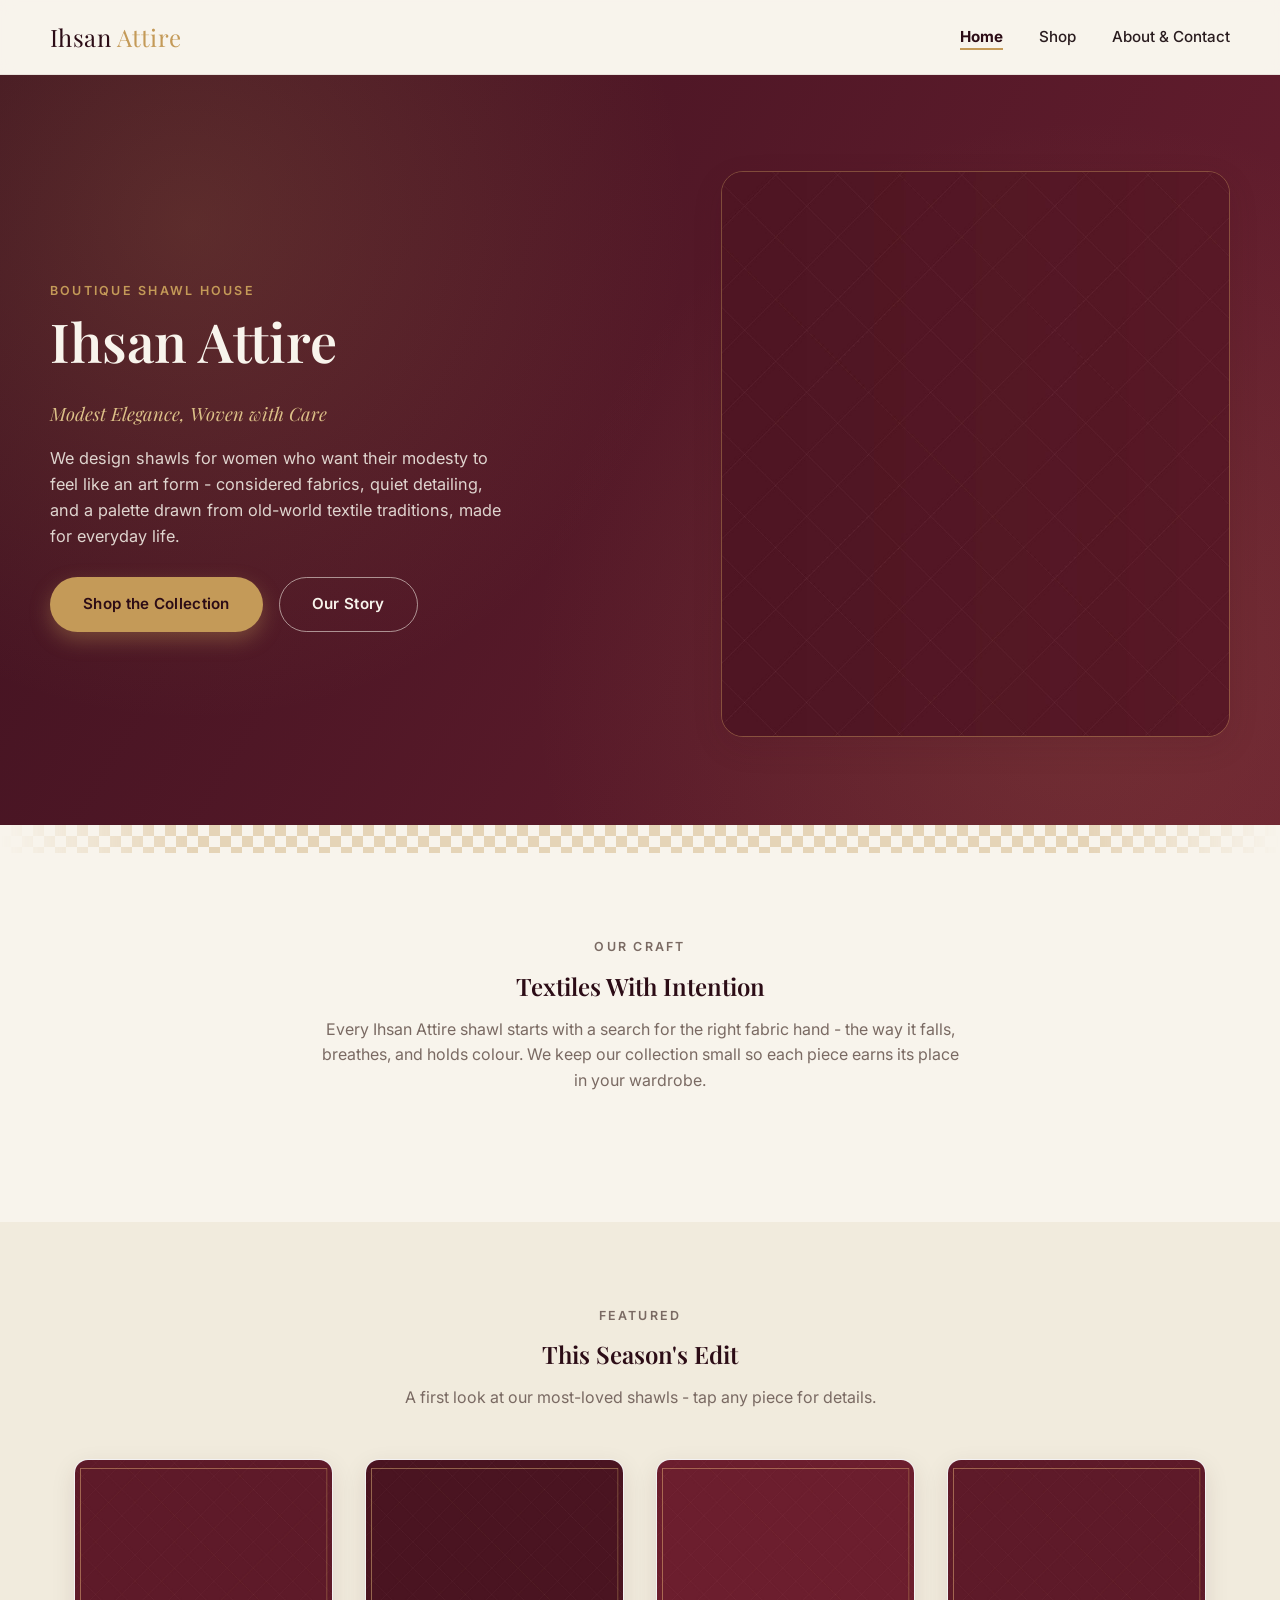
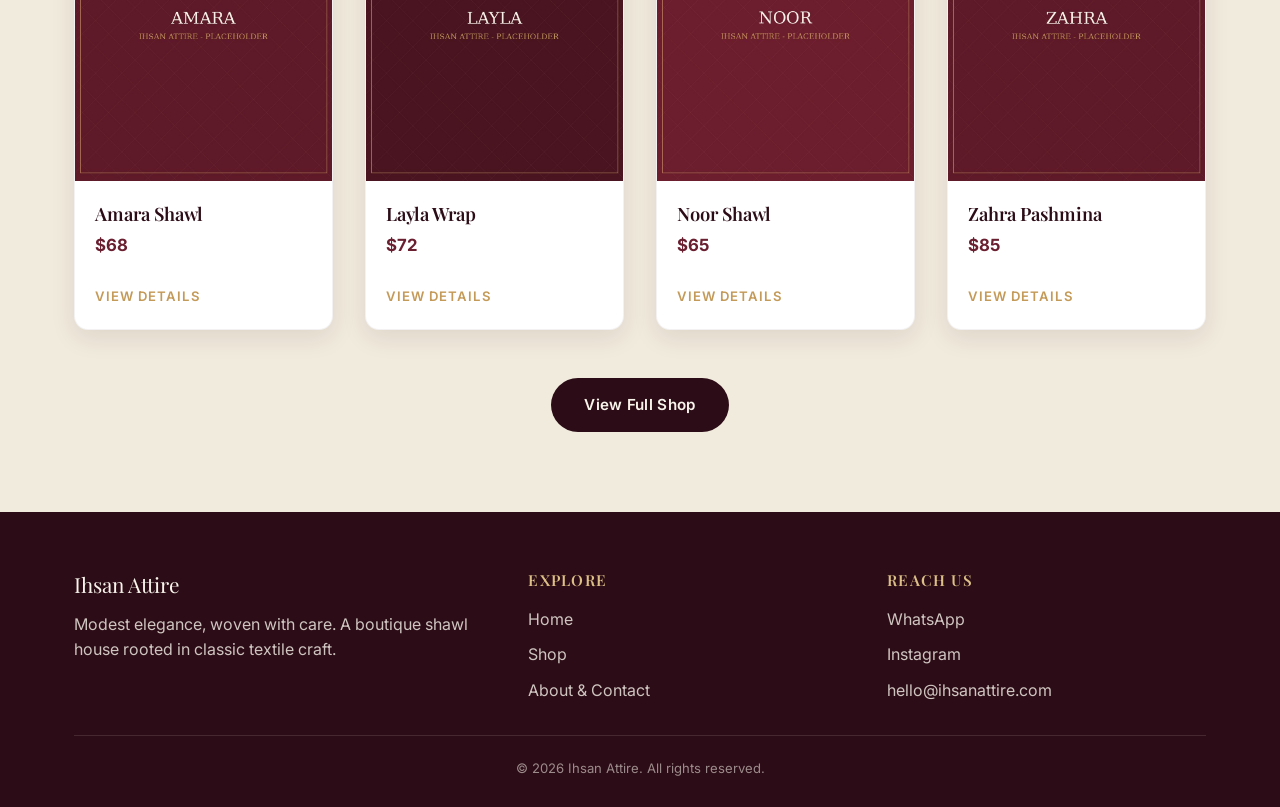
==== index.html @ e9f22e5d "Add Ihsan Attire boutique shawl website Plain HTML/CSS/JS, no build step. Home/Shop/About pages with" ====
<!DOCTYPE html>
<html lang="en">
<head>
  <meta charset="UTF-8" />
  <meta name="viewport" content="width=device-width, initial-scale=1.0" />
  <title>Ihsan Attire - Modest Elegance, Woven with Care</title>
  <meta name="description" content="Ihsan Attire is a boutique shawl brand blending timeless craftsmanship with modern modest style." />

  <link rel="preconnect" href="https://fonts.googleapis.com" />
  <link rel="preconnect" href="https://fonts.gstatic.com" crossorigin />
  <link href="https://fonts.googleapis.com/css2?family=Playfair+Display:wght@500;600;700&family=Inter:wght@400;500;600;700&display=swap" rel="stylesheet" />

  <link rel="stylesheet" href="css/style.css" />
</head>
<body>

  <header class="site-header">
    <nav class="nav container">
      <a href="index.html" class="brand">Ihsan <span>Attire</span></a>
      <ul class="nav-links">
        <li><a href="index.html" class="active">Home</a></li>
        <li><a href="shop.html">Shop</a></li>
        <li><a href="about.html">About &amp; Contact</a></li>
      </ul>
      <button class="nav-toggle" aria-label="Toggle menu" aria-expanded="false">
        <span></span><span></span><span></span>
      </button>
    </nav>
  </header>

  <main>
    <!-- Hero -->
    <section class="hero">
      <div class="container hero-inner">
        <div class="hero-copy">
          <p class="eyebrow">Boutique Shawl House</p>
          <h1>Ihsan Attire</h1>
          <p class="tagline">Modest Elegance, Woven with Care</p>
          <p class="intro">
            We design shawls for women who want their modesty to feel like an art form -
            considered fabrics, quiet detailing, and a palette drawn from old-world textile
            traditions, made for everyday life.
          </p>
          <div class="hero-cta">
            <a href="shop.html" class="btn btn-primary">Shop the Collection</a>
            <a href="about.html" class="btn btn-outline">Our Story</a>
          </div>
        </div>
        <div class="hero-image">
          <img src="images/hero-banner.jpg" alt="Ihsan Attire shawl collection" />
        </div>
      </div>
    </section>

    <div class="pattern-divider"></div>

    <!-- Intro -->
    <section class="section">
      <div class="container">
        <div class="section-header">
          <p class="eyebrow">Our Craft</p>
          <h2>Textiles With Intention</h2>
          <p>
            Every Ihsan Attire shawl starts with a search for the right fabric hand - the way it
            falls, breathes, and holds colour. We keep our collection small so each piece earns
            its place in your wardrobe.
          </p>
        </div>
      </div>
    </section>

    <!-- Featured shawls -->
    <section class="section section-alt">
      <div class="container">
        <div class="section-header">
          <p class="eyebrow">Featured</p>
          <h2>This Season's Edit</h2>
          <p>A first look at our most-loved shawls - tap any piece for details.</p>
        </div>
        <div class="product-grid" data-featured-grid></div>
        <div class="text-center mt-lg">
          <a href="shop.html" class="btn btn-dark">View Full Shop</a>
        </div>
      </div>
    </section>
  </main>

  <footer class="site-footer">
    <div class="container">
      <div class="footer-inner">
        <div>
          <p class="footer-brand">Ihsan Attire</p>
          <p>Modest elegance, woven with care. A boutique shawl house rooted in classic textile craft.</p>
        </div>
        <div>
          <h4>Explore</h4>
          <ul>
            <li><a href="index.html">Home</a></li>
            <li><a href="shop.html">Shop</a></li>
            <li><a href="about.html">About &amp; Contact</a></li>
          </ul>
        </div>
        <div>
          <h4>Reach Us</h4>
          <ul>
            <li><a href="https://wa.me/10000000000" target="_blank" rel="noopener">WhatsApp</a></li>
            <li><a href="https://instagram.com/ihsan.attire" target="_blank" rel="noopener">Instagram</a></li>
            <li><a href="mailto:hello@ihsanattire.com">hello@ihsanattire.com</a></li>
          </ul>
        </div>
      </div>
      <div class="footer-bottom">
        &copy; <span data-current-year></span> Ihsan Attire. All rights reserved.
      </div>
    </div>
  </footer>

  <!-- Product detail modal (shared markup, filled in by JS) -->
  <div class="modal-overlay" data-modal-overlay>
    <div class="modal" role="dialog" aria-modal="true" tabindex="-1">
      <button class="modal-close" type="button" data-modal-close aria-label="Close">&times;</button>
      <div class="modal-image">
        <img data-modal-image src="" alt="" />
      </div>
      <div class="modal-body">
        <h2 data-modal-name></h2>
        <p class="modal-price" data-modal-price></p>
        <p class="modal-description" data-modal-description></p>
        <div class="modal-actions">
          <a class="btn btn-primary btn-block" data-modal-buy href="#" target="_blank" rel="noopener">Buy Now via WhatsApp</a>
          <p class="modal-note">You'll be taken to WhatsApp to complete your order with us directly.</p>
        </div>
      </div>
    </div>
  </div>

  <script src="js/products.js"></script>
  <script src="js/home.js"></script>
  <script src="js/modal.js"></script>
  <script src="js/main.js"></script>
</body>
</html>
---- css/style.css ----
/* =========================================================
   Ihsan Attire - global styles
   Palette: deep plum / burgundy + warm gold + ivory
   Headings: Playfair Display (serif) | Body: Inter (sans)
   ========================================================= */

:root {
  --color-plum: #3f1220;
  --color-plum-deep: #2c0c16;
  --color-burgundy: #6a1f30;
  --color-gold: #c49a58;
  --color-gold-light: #dcc088;
  --color-ivory: #f8f4ec;
  --color-ivory-soft: #f1ebdd;
  --color-ink: #2a1c1f;
  --color-muted: #7a6a63;

  --font-heading: "Playfair Display", Georgia, serif;
  --font-body: "Inter", "Lato", -apple-system, BlinkMacSystemFont, sans-serif;

  --shadow-soft: 0 10px 30px rgba(63, 18, 32, 0.12);
  --shadow-card: 0 8px 24px rgba(63, 18, 32, 0.1);
  --radius-md: 14px;
  --radius-lg: 22px;

  --container-width: 1180px;
}

* {
  box-sizing: border-box;
}

html {
  scroll-behavior: smooth;
}

body {
  margin: 0;
  font-family: var(--font-body);
  color: var(--color-ink);
  background: var(--color-ivory);
  line-height: 1.6;
  -webkit-font-smoothing: antialiased;
}

img {
  max-width: 100%;
  display: block;
}

a {
  color: inherit;
  text-decoration: none;
}

h1, h2, h3, h4 {
  font-family: var(--font-heading);
  font-weight: 600;
  color: var(--color-plum-deep);
  margin: 0 0 0.5em;
}

p {
  margin: 0 0 1em;
}

.container {
  width: 100%;
  max-width: var(--container-width);
  margin: 0 auto;
  padding: 0 24px;
}

.eyebrow {
  display: inline-block;
  font-family: var(--font-body);
  font-size: 0.78rem;
  letter-spacing: 0.18em;
  text-transform: uppercase;
  color: var(--color-gold);
  font-weight: 600;
  margin-bottom: 0.75em;
}

/* -----------------------------------------------------------
   Subtle geometric divider (understated Islamic-inspired motif)
   ----------------------------------------------------------- */
.pattern-divider {
  width: 100%;
  height: 28px;
  margin: 0 auto;
  background-image:
    linear-gradient(45deg, var(--color-gold) 25%, transparent 25%, transparent 75%, var(--color-gold) 75%),
    linear-gradient(45deg, var(--color-gold) 25%, transparent 25%, transparent 75%, var(--color-gold) 75%);
  background-size: 22px 22px;
  background-position: 0 0, 11px 11px;
  opacity: 0.35;
  -webkit-mask-image: linear-gradient(to right, transparent, black 15%, black 85%, transparent);
  mask-image: linear-gradient(to right, transparent, black 15%, black 85%, transparent);
}

.pattern-divider--tight {
  height: 14px;
  background-size: 14px 14px;
  background-position: 0 0, 7px 7px;
}

/* -----------------------------------------------------------
   Buttons
   ----------------------------------------------------------- */
.btn {
  display: inline-flex;
  align-items: center;
  justify-content: center;
  gap: 8px;
  padding: 14px 32px;
  border-radius: 999px;
  font-family: var(--font-body);
  font-weight: 600;
  font-size: 0.95rem;
  letter-spacing: 0.02em;
  border: 1px solid transparent;
  cursor: pointer;
  transition: transform 0.2s ease, box-shadow 0.2s ease, background 0.2s ease, color 0.2s ease;
}

.btn:hover {
  transform: translateY(-2px);
}

.btn-primary {
  background: var(--color-gold);
  color: var(--color-plum-deep);
  box-shadow: 0 8px 20px rgba(196, 154, 88, 0.35);
}

.btn-primary:hover {
  background: var(--color-gold-light);
}

.btn-outline {
  background: transparent;
  color: var(--color-ivory);
  border-color: rgba(248, 244, 236, 0.55);
}

.btn-outline:hover {
  background: rgba(248, 244, 236, 0.12);
}

.btn-dark {
  background: var(--color-plum-deep);
  color: var(--color-ivory);
}

.btn-dark:hover {
  background: var(--color-burgundy);
}

.btn-block {
  width: 100%;
}

/* -----------------------------------------------------------
   Header / Nav
   ----------------------------------------------------------- */
.site-header {
  position: sticky;
  top: 0;
  z-index: 100;
  background: rgba(248, 244, 236, 0.92);
  backdrop-filter: blur(8px);
  border-bottom: 1px solid rgba(63, 18, 32, 0.08);
}

.nav {
  display: flex;
  align-items: center;
  justify-content: space-between;
  padding: 18px 0;
}

.brand {
  font-family: var(--font-heading);
  font-size: 1.5rem;
  color: var(--color-plum-deep);
  letter-spacing: 0.02em;
}

.brand span {
  color: var(--color-gold);
}

.nav-links {
  display: flex;
  gap: 36px;
  list-style: none;
  margin: 0;
  padding: 0;
}

.nav-links a {
  font-size: 0.95rem;
  font-weight: 500;
  color: var(--color-ink);
  position: relative;
  padding-bottom: 4px;
}

.nav-links a::after {
  content: "";
  position: absolute;
  left: 0;
  right: 100%;
  bottom: 0;
  height: 2px;
  background: var(--color-gold);
  transition: right 0.25s ease;
}

.nav-links a:hover::after,
.nav-links a.active::after {
  right: 0;
}

.nav-links a.active {
  color: var(--color-plum-deep);
  font-weight: 700;
}

.nav-toggle {
  display: none;
  flex-direction: column;
  gap: 5px;
  background: none;
  border: none;
  cursor: pointer;
  padding: 6px;
}

.nav-toggle span {
  width: 24px;
  height: 2px;
  background: var(--color-plum-deep);
}

/* -----------------------------------------------------------
   Hero
   ----------------------------------------------------------- */
.hero {
  position: relative;
  color: var(--color-ivory);
  background: linear-gradient(120deg, var(--color-plum) 0%, var(--color-burgundy) 100%);
  overflow: hidden;
}

.hero::before {
  content: "";
  position: absolute;
  inset: 0;
  background-image:
    radial-gradient(circle at 15% 20%, rgba(196, 154, 88, 0.18), transparent 40%),
    radial-gradient(circle at 85% 80%, rgba(196, 154, 88, 0.14), transparent 45%);
  pointer-events: none;
}

.hero-inner {
  position: relative;
  display: grid;
  grid-template-columns: 1.1fr 0.9fr;
  align-items: center;
  gap: 48px;
  padding: 96px 0 88px;
}

.hero h1 {
  font-size: clamp(2.4rem, 4.2vw, 3.6rem);
  color: var(--color-ivory);
  line-height: 1.15;
}

.hero .tagline {
  font-size: 1.15rem;
  color: var(--color-gold-light);
  font-family: var(--font-heading);
  font-style: italic;
  margin-bottom: 0.9em;
}

.hero p.intro {
  max-width: 46ch;
  color: rgba(248, 244, 236, 0.85);
  font-size: 1.02rem;
}

.hero-cta {
  display: flex;
  gap: 16px;
  margin-top: 28px;
  flex-wrap: wrap;
}

.hero-image {
  position: relative;
  border-radius: var(--radius-lg);
  overflow: hidden;
  box-shadow: var(--shadow-soft);
  border: 1px solid rgba(196, 154, 88, 0.4);
}

.hero-image img {
  width: 100%;
  height: 100%;
  object-fit: cover;
  aspect-ratio: 9 / 10;
}

/* -----------------------------------------------------------
   Section shell
   ----------------------------------------------------------- */
.section {
  padding: 80px 0;
}

.section-alt {
  background: var(--color-ivory-soft);
}

.section-header {
  text-align: center;
  max-width: 640px;
  margin: 0 auto 48px;
}

.section-header p {
  color: var(--color-muted);
}

/* -----------------------------------------------------------
   Product grid + cards
   ----------------------------------------------------------- */
.product-grid {
  display: grid;
  grid-template-columns: repeat(auto-fill, minmax(250px, 1fr));
  gap: 32px;
}

.product-card {
  background: #fff;
  border-radius: var(--radius-md);
  overflow: hidden;
  box-shadow: var(--shadow-card);
  cursor: pointer;
  border: 1px solid rgba(63, 18, 32, 0.06);
  transition: transform 0.25s ease, box-shadow 0.25s ease;
  text-align: left;
  padding: 0;
  font: inherit;
  color: inherit;
  display: flex;
  flex-direction: column;
}

.product-card:hover {
  transform: translateY(-6px);
  box-shadow: 0 18px 36px rgba(63, 18, 32, 0.18);
}

.product-card:focus-visible {
  outline: 3px solid var(--color-gold);
  outline-offset: 2px;
}

.product-card-media {
  position: relative;
  aspect-ratio: 4 / 5;
  overflow: hidden;
  background: var(--color-ivory-soft);
}

.product-card-media img {
  width: 100%;
  height: 100%;
  object-fit: cover;
  transition: transform 0.4s ease;
}

.product-card:hover .product-card-media img {
  transform: scale(1.05);
}

.product-card-body {
  padding: 18px 20px 22px;
  flex: 1;
  display: flex;
  flex-direction: column;
}

.product-card-body h3 {
  font-size: 1.15rem;
  margin-bottom: 0.2em;
}

.product-price {
  color: var(--color-burgundy);
  font-weight: 700;
  font-size: 1.05rem;
  margin-top: auto;
}

.product-card-cta {
  margin-top: 10px;
  font-size: 0.82rem;
  letter-spacing: 0.08em;
  text-transform: uppercase;
  color: var(--color-gold);
  font-weight: 600;
}

/* -----------------------------------------------------------
   Product modal
   ----------------------------------------------------------- */
.modal-overlay {
  position: fixed;
  inset: 0;
  background: rgba(44, 12, 22, 0.6);
  display: none;
  align-items: center;
  justify-content: center;
  padding: 20px;
  z-index: 200;
}

.modal-overlay.is-open {
  display: flex;
}

.modal {
  background: var(--color-ivory);
  border-radius: var(--radius-lg);
  max-width: 860px;
  width: 100%;
  max-height: 90vh;
  overflow-y: auto;
  display: grid;
  grid-template-columns: 1fr 1fr;
  position: relative;
  box-shadow: 0 30px 60px rgba(0, 0, 0, 0.35);
}

.modal-close {
  position: absolute;
  top: 14px;
  right: 14px;
  width: 38px;
  height: 38px;
  border-radius: 50%;
  border: none;
  background: rgba(255, 255, 255, 0.85);
  color: var(--color-plum-deep);
  font-size: 1.2rem;
  cursor: pointer;
  display: flex;
  align-items: center;
  justify-content: center;
  z-index: 2;
}

.modal-image {
  background: var(--color-ivory-soft);
  min-height: 260px;
}

.modal-image img {
  width: 100%;
  height: 100%;
  object-fit: cover;
}

.modal-body {
  padding: 40px 36px;
  display: flex;
  flex-direction: column;
}

.modal-body h2 {
  font-size: 1.8rem;
  margin-bottom: 0.2em;
}

.modal-price {
  color: var(--color-burgundy);
  font-weight: 700;
  font-size: 1.2rem;
  margin-bottom: 18px;
}

.modal-description {
  color: var(--color-ink);
  margin-bottom: 28px;
}

.modal-actions {
  margin-top: auto;
}

.modal-note {
  font-size: 0.82rem;
  color: var(--color-muted);
  margin-top: 12px;
}

/* -----------------------------------------------------------
   Cards - intro / about / contact
   ----------------------------------------------------------- */
.two-col {
  display: grid;
  grid-template-columns: 1fr 1fr;
  gap: 56px;
  align-items: center;
}

.story-image {
  border-radius: var(--radius-lg);
  overflow: hidden;
  box-shadow: var(--shadow-soft);
  border: 1px solid rgba(196, 154, 88, 0.35);
}

.story-image img {
  aspect-ratio: 4 / 5;
  object-fit: cover;
  width: 100%;
}

.value-list {
  list-style: none;
  padding: 0;
  margin: 24px 0 0;
  display: grid;
  gap: 14px;
}

.value-list li {
  display: flex;
  gap: 12px;
  align-items: baseline;
}

.value-list .mark {
  color: var(--color-gold);
  font-family: var(--font-heading);
  font-size: 1.1rem;
}

/* -----------------------------------------------------------
   Contact page
   ----------------------------------------------------------- */
.contact-grid {
  display: grid;
  grid-template-columns: 1fr 1fr;
  gap: 48px;
}

.contact-card {
  background: #fff;
  border-radius: var(--radius-md);
  padding: 36px;
  box-shadow: var(--shadow-card);
  border: 1px solid rgba(63, 18, 32, 0.06);
}

.contact-links {
  display: grid;
  gap: 16px;
  margin-top: 22px;
}

.contact-link {
  display: flex;
  align-items: center;
  gap: 14px;
  padding: 16px 18px;
  border-radius: var(--radius-md);
  background: var(--color-ivory-soft);
  border: 1px solid rgba(63, 18, 32, 0.06);
  font-weight: 600;
  transition: background 0.2s ease, transform 0.2s ease;
}

.contact-link:hover {
  background: #fff;
  transform: translateX(4px);
}

.contact-link .icon {
  width: 36px;
  height: 36px;
  border-radius: 50%;
  background: var(--color-plum-deep);
  color: var(--color-gold-light);
  display: flex;
  align-items: center;
  justify-content: center;
  flex-shrink: 0;
  font-size: 0.95rem;
}

.contact-link small {
  display: block;
  font-weight: 400;
  color: var(--color-muted);
  font-size: 0.82rem;
}

.form-field {
  margin-bottom: 20px;
}

.form-field label {
  display: block;
  font-weight: 600;
  font-size: 0.88rem;
  margin-bottom: 6px;
  color: var(--color-plum-deep);
}

.form-field input,
.form-field textarea {
  width: 100%;
  padding: 12px 14px;
  border-radius: 10px;
  border: 1px solid rgba(63, 18, 32, 0.18);
  font-family: var(--font-body);
  font-size: 0.95rem;
  background: var(--color-ivory-soft);
  color: var(--color-ink);
}

.form-field input:focus,
.form-field textarea:focus {
  outline: none;
  border-color: var(--color-gold);
  background: #fff;
}

.form-note {
  font-size: 0.82rem;
  color: var(--color-muted);
  margin-top: 14px;
}

/* -----------------------------------------------------------
   Footer
   ----------------------------------------------------------- */
.site-footer {
  background: var(--color-plum-deep);
  color: rgba(248, 244, 236, 0.8);
  padding: 56px 0 28px;
}

.footer-inner {
  display: grid;
  grid-template-columns: 1.3fr 1fr 1fr;
  gap: 40px;
  padding-bottom: 32px;
}

.footer-brand {
  font-family: var(--font-heading);
  color: var(--color-ivory);
  font-size: 1.3rem;
  margin-bottom: 10px;
}

.footer-inner h4 {
  color: var(--color-gold-light);
  font-size: 0.95rem;
  text-transform: uppercase;
  letter-spacing: 0.08em;
  margin-bottom: 14px;
}

.footer-inner ul {
  list-style: none;
  padding: 0;
  margin: 0;
  display: grid;
  gap: 10px;
}

.footer-inner a:hover {
  color: var(--color-gold-light);
}

.footer-bottom {
  border-top: 1px solid rgba(248, 244, 236, 0.12);
  padding-top: 22px;
  font-size: 0.82rem;
  text-align: center;
  color: rgba(248, 244, 236, 0.55);
}

/* -----------------------------------------------------------
   Utility
   ----------------------------------------------------------- */
.text-center {
  text-align: center;
}

.mt-lg {
  margin-top: 48px;
}

/* =========================================================
   Responsive
   ========================================================= */
@media (max-width: 900px) {
  .hero-inner {
    grid-template-columns: 1fr;
    padding: 64px 0 56px;
    text-align: left;
  }

  .hero-image {
    order: -1;
    max-width: 420px;
  }

  .two-col,
  .contact-grid {
    grid-template-columns: 1fr;
  }

  .story-image {
    max-width: 420px;
  }

  .footer-inner {
    grid-template-columns: 1fr 1fr;
  }
}

@media (max-width: 720px) {
  .nav-links {
    position: absolute;
    top: 100%;
    left: 0;
    right: 0;
    background: var(--color-ivory);
    flex-direction: column;
    gap: 0;
    border-bottom: 1px solid rgba(63, 18, 32, 0.08);
    max-height: 0;
    overflow: hidden;
    transition: max-height 0.3s ease;
  }

  .nav-links.is-open {
    max-height: 320px;
  }

  .nav-links li {
    border-top: 1px solid rgba(63, 18, 32, 0.06);
  }

  .nav-links a {
    display: block;
    padding: 16px 24px;
  }

  .nav-links a::after {
    display: none;
  }

  .nav-toggle {
    display: flex;
  }

  .modal {
    grid-template-columns: 1fr;
  }

  .modal-image {
    min-height: 220px;
  }

  .footer-inner {
    grid-template-columns: 1fr;
  }
}

@media (max-width: 480px) {
  .hero-cta {
    flex-direction: column;
  }

  .btn {
    width: 100%;
  }

  .contact-card {
    padding: 24px;
  }
}
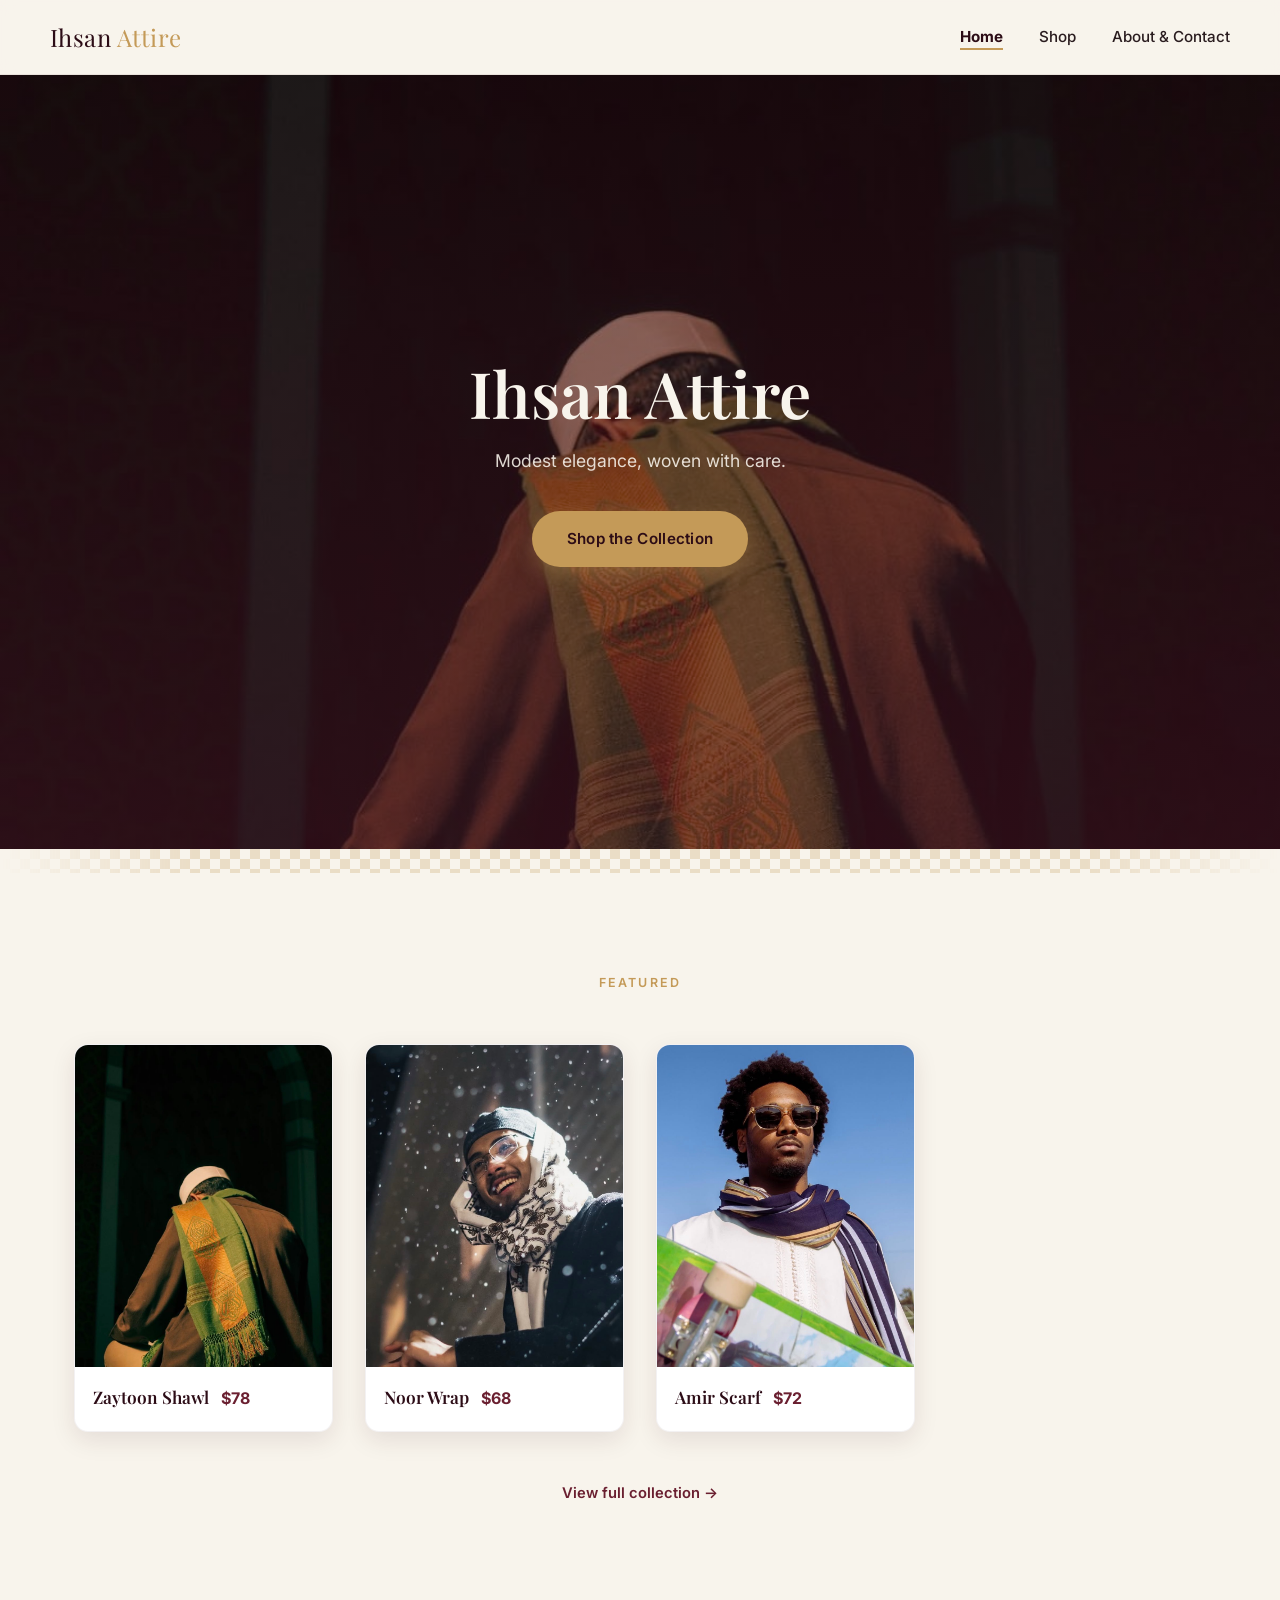
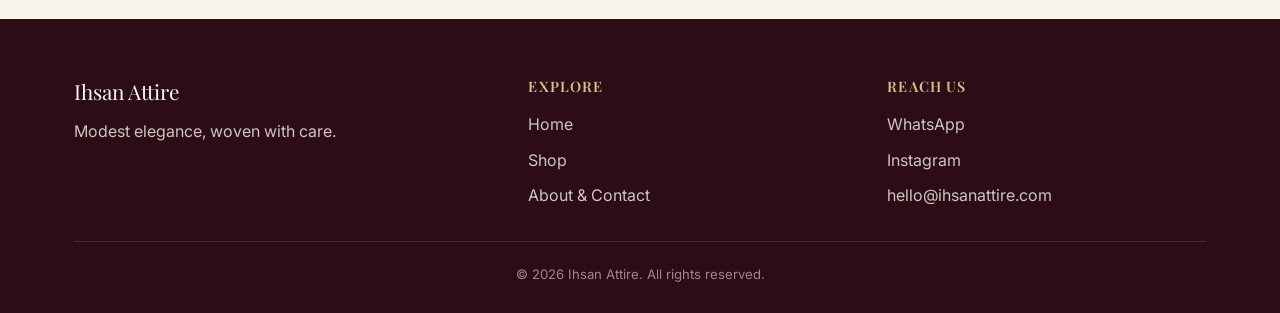
==== commit 2a899e8e: "Modernize site: minimal copy, scroll reveal, animated product modal Home: strip hero down to headlin" ====
--- a/index.html
+++ b/index.html
@@ -29,58 +29,28 @@
   </header>
 
   <main>
-    <!-- Hero -->
+    <!-- Hero: one headline, one subheading, one CTA -->
     <section class="hero">
-      <div class="container hero-inner">
-        <div class="hero-copy">
-          <p class="eyebrow">Boutique Shawl House</p>
-          <h1>Ihsan Attire</h1>
-          <p class="tagline">Modest Elegance, Woven with Care</p>
-          <p class="intro">
-            We design shawls for women who want their modesty to feel like an art form -
-            considered fabrics, quiet detailing, and a palette drawn from old-world textile
-            traditions, made for everyday life.
-          </p>
-          <div class="hero-cta">
-            <a href="shop.html" class="btn btn-primary">Shop the Collection</a>
-            <a href="about.html" class="btn btn-outline">Our Story</a>
-          </div>
-        </div>
-        <div class="hero-image">
-          <img src="images/hero-banner.jpg" alt="Ihsan Attire shawl collection" />
-        </div>
+      <div class="hero-media">
+        <img src="images/hero-banner.jpg" alt="" />
+      </div>
+      <div class="hero-content container">
+        <h1>Ihsan Attire</h1>
+        <p class="tagline">Modest elegance, woven with care.</p>
+        <a href="shop.html" class="btn btn-primary">Shop the Collection</a>
       </div>
     </section>
 
     <div class="pattern-divider"></div>
 
-    <!-- Intro -->
-    <section class="section">
+    <!-- Featured shawls -->
+    <section class="section reveal">
       <div class="container">
-        <div class="section-header">
-          <p class="eyebrow">Our Craft</p>
-          <h2>Textiles With Intention</h2>
-          <p>
-            Every Ihsan Attire shawl starts with a search for the right fabric hand - the way it
-            falls, breathes, and holds colour. We keep our collection small so each piece earns
-            its place in your wardrobe.
-          </p>
-        </div>
-      </div>
-    </section>
-
-    <!-- Featured shawls -->
-    <section class="section section-alt">
-      <div class="container">
-        <div class="section-header">
-          <p class="eyebrow">Featured</p>
-          <h2>This Season's Edit</h2>
-          <p>A first look at our most-loved shawls - tap any piece for details.</p>
-        </div>
+        <div class="section-header"><p class="eyebrow">Featured</p></div>
         <div class="product-grid" data-featured-grid></div>
-        <div class="text-center mt-lg">
-          <a href="shop.html" class="btn btn-dark">View Full Shop</a>
-        </div>
+        <p class="text-center mt-lg">
+          <a href="shop.html" class="link-more">View full collection &rarr;</a>
+        </p>
       </div>
     </section>
   </main>
@@ -90,7 +60,7 @@
       <div class="footer-inner">
         <div>
           <p class="footer-brand">Ihsan Attire</p>
-          <p>Modest elegance, woven with care. A boutique shawl house rooted in classic textile craft.</p>
+          <p>Modest elegance, woven with care.</p>
         </div>
         <div>
           <h4>Explore</h4>
@@ -128,7 +98,6 @@
         <p class="modal-description" data-modal-description></p>
         <div class="modal-actions">
           <a class="btn btn-primary btn-block" data-modal-buy href="#" target="_blank" rel="noopener">Buy Now via WhatsApp</a>
-          <p class="modal-note">You'll be taken to WhatsApp to complete your order with us directly.</p>
         </div>
       </div>
     </div>
--- a/css/style.css
+++ b/css/style.css
@@ -24,6 +24,11 @@
   --radius-lg: 22px;
 
   --container-width: 1180px;
+
+  /* Shared timing so every hover/press feels like one system */
+  --ease-out: cubic-bezier(0.22, 1, 0.36, 1);
+  --t-fast: 200ms;
+  --t-modal: 380ms;
 }
 
 * {
@@ -57,7 +62,7 @@
   font-family: var(--font-heading);
   font-weight: 600;
   color: var(--color-plum-deep);
-  margin: 0 0 0.5em;
+  margin: 0 0 0.4em;
 }
 
 p {
@@ -79,7 +84,31 @@
   text-transform: uppercase;
   color: var(--color-gold);
   font-weight: 600;
-  margin-bottom: 0.75em;
+  margin-bottom: 0.6em;
+}
+
+/* -----------------------------------------------------------
+   Scroll reveal (Intersection Observer driven, see js/main.js)
+   Transform + opacity only so it stays smooth on mobile.
+   ----------------------------------------------------------- */
+.reveal {
+  opacity: 0;
+  transform: translateY(28px);
+  transition: opacity 600ms var(--ease-out), transform 600ms var(--ease-out);
+  will-change: opacity, transform;
+}
+
+.reveal.is-visible {
+  opacity: 1;
+  transform: translateY(0);
+}
+
+@media (prefers-reduced-motion: reduce) {
+  .reveal {
+    transition: none;
+    opacity: 1;
+    transform: none;
+  }
 }
 
 /* -----------------------------------------------------------
@@ -87,33 +116,27 @@
    ----------------------------------------------------------- */
 .pattern-divider {
   width: 100%;
-  height: 28px;
+  height: 24px;
   margin: 0 auto;
   background-image:
     linear-gradient(45deg, var(--color-gold) 25%, transparent 25%, transparent 75%, var(--color-gold) 75%),
     linear-gradient(45deg, var(--color-gold) 25%, transparent 25%, transparent 75%, var(--color-gold) 75%);
-  background-size: 22px 22px;
-  background-position: 0 0, 11px 11px;
-  opacity: 0.35;
+  background-size: 20px 20px;
+  background-position: 0 0, 10px 10px;
+  opacity: 0.25;
   -webkit-mask-image: linear-gradient(to right, transparent, black 15%, black 85%, transparent);
   mask-image: linear-gradient(to right, transparent, black 15%, black 85%, transparent);
 }
 
-.pattern-divider--tight {
-  height: 14px;
-  background-size: 14px 14px;
-  background-position: 0 0, 7px 7px;
-}
-
-/* -----------------------------------------------------------
-   Buttons
+/* -----------------------------------------------------------
+   Buttons + links - subtle, consistent hover motion
    ----------------------------------------------------------- */
 .btn {
   display: inline-flex;
   align-items: center;
   justify-content: center;
   gap: 8px;
-  padding: 14px 32px;
+  padding: 15px 34px;
   border-radius: 999px;
   font-family: var(--font-body);
   font-weight: 600;
@@ -121,11 +144,15 @@
   letter-spacing: 0.02em;
   border: 1px solid transparent;
   cursor: pointer;
-  transition: transform 0.2s ease, box-shadow 0.2s ease, background 0.2s ease, color 0.2s ease;
+  transition: transform var(--t-fast) ease, box-shadow var(--t-fast) ease, background var(--t-fast) ease, color var(--t-fast) ease;
 }
 
 .btn:hover {
-  transform: translateY(-2px);
+  transform: translateY(-2px) scale(1.02);
+}
+
+.btn:active {
+  transform: translateY(0) scale(0.99);
 }
 
 .btn-primary {
@@ -148,17 +175,22 @@
   background: rgba(248, 244, 236, 0.12);
 }
 
-.btn-dark {
-  background: var(--color-plum-deep);
-  color: var(--color-ivory);
-}
-
-.btn-dark:hover {
-  background: var(--color-burgundy);
-}
-
 .btn-block {
   width: 100%;
+}
+
+.link-more {
+  display: inline-block;
+  font-weight: 600;
+  font-size: 0.92rem;
+  color: var(--color-burgundy);
+  border-bottom: 1px solid transparent;
+  transition: border-color var(--t-fast) ease, color var(--t-fast) ease, transform var(--t-fast) ease;
+}
+
+.link-more:hover {
+  border-color: currentColor;
+  transform: translateX(2px);
 }
 
 /* -----------------------------------------------------------
@@ -185,6 +217,11 @@
   font-size: 1.5rem;
   color: var(--color-plum-deep);
   letter-spacing: 0.02em;
+  transition: opacity var(--t-fast) ease;
+}
+
+.brand:hover {
+  opacity: 0.75;
 }
 
 .brand span {
@@ -205,6 +242,7 @@
   color: var(--color-ink);
   position: relative;
   padding-bottom: 4px;
+  transition: color var(--t-fast) ease;
 }
 
 .nav-links a::after {
@@ -215,7 +253,7 @@
   bottom: 0;
   height: 2px;
   background: var(--color-gold);
-  transition: right 0.25s ease;
+  transition: right var(--t-fast) ease;
 }
 
 .nav-links a:hover::after,
@@ -245,81 +283,61 @@
 }
 
 /* -----------------------------------------------------------
-   Hero
+   Hero - one image, one headline, one CTA
    ----------------------------------------------------------- */
 .hero {
   position: relative;
+  min-height: 86vh;
+  display: flex;
+  align-items: center;
   color: var(--color-ivory);
-  background: linear-gradient(120deg, var(--color-plum) 0%, var(--color-burgundy) 100%);
   overflow: hidden;
 }
 
-.hero::before {
+.hero-media {
+  position: absolute;
+  inset: 0;
+}
+
+.hero-media img {
+  width: 100%;
+  height: 100%;
+  object-fit: cover;
+}
+
+.hero-media::after {
   content: "";
   position: absolute;
   inset: 0;
-  background-image:
-    radial-gradient(circle at 15% 20%, rgba(196, 154, 88, 0.18), transparent 40%),
-    radial-gradient(circle at 85% 80%, rgba(196, 154, 88, 0.14), transparent 45%);
-  pointer-events: none;
-}
-
-.hero-inner {
+  background: linear-gradient(180deg, rgba(44, 12, 22, 0.5) 0%, rgba(63, 18, 32, 0.68) 100%);
+}
+
+.hero-content {
   position: relative;
-  display: grid;
-  grid-template-columns: 1.1fr 0.9fr;
-  align-items: center;
-  gap: 48px;
-  padding: 96px 0 88px;
+  z-index: 2;
+  max-width: 620px;
+  margin: 0 auto;
+  text-align: center;
 }
 
 .hero h1 {
-  font-size: clamp(2.4rem, 4.2vw, 3.6rem);
+  font-size: clamp(2.6rem, 5vw, 4rem);
   color: var(--color-ivory);
-  line-height: 1.15;
+  line-height: 1.1;
+  margin-bottom: 0.3em;
 }
 
 .hero .tagline {
-  font-size: 1.15rem;
-  color: var(--color-gold-light);
-  font-family: var(--font-heading);
-  font-style: italic;
-  margin-bottom: 0.9em;
-}
-
-.hero p.intro {
-  max-width: 46ch;
-  color: rgba(248, 244, 236, 0.85);
-  font-size: 1.02rem;
-}
-
-.hero-cta {
-  display: flex;
-  gap: 16px;
-  margin-top: 28px;
-  flex-wrap: wrap;
-}
-
-.hero-image {
-  position: relative;
-  border-radius: var(--radius-lg);
-  overflow: hidden;
-  box-shadow: var(--shadow-soft);
-  border: 1px solid rgba(196, 154, 88, 0.4);
-}
-
-.hero-image img {
-  width: 100%;
-  height: 100%;
-  object-fit: cover;
-  aspect-ratio: 9 / 10;
+  font-size: 1.1rem;
+  color: rgba(248, 244, 236, 0.88);
+  margin-bottom: 2em;
 }
 
 /* -----------------------------------------------------------
    Section shell
    ----------------------------------------------------------- */
 .section {
-  padding: 80px 0;
+  padding: 96px 0;
 }
 
 .section-alt {
@@ -328,16 +346,11 @@
 
 .section-header {
   text-align: center;
-  max-width: 640px;
-  margin: 0 auto 48px;
-}
-
-.section-header p {
-  color: var(--color-muted);
-}
-
-/* -----------------------------------------------------------
-   Product grid + cards
+  margin: 0 auto 44px;
+}
+
+/* -----------------------------------------------------------
+   Product grid + cards - image, name, price only
    ----------------------------------------------------------- */
 .product-grid {
   display: grid;
@@ -352,7 +365,7 @@
   box-shadow: var(--shadow-card);
   cursor: pointer;
   border: 1px solid rgba(63, 18, 32, 0.06);
-  transition: transform 0.25s ease, box-shadow 0.25s ease;
+  transition: transform 300ms var(--ease-out), box-shadow 300ms var(--ease-out);
   text-align: left;
   padding: 0;
   font: inherit;
@@ -382,7 +395,7 @@
   width: 100%;
   height: 100%;
   object-fit: cover;
-  transition: transform 0.4s ease;
+  transition: transform 400ms var(--ease-out);
 }
 
 .product-card:hover .product-card-media img {
@@ -390,49 +403,49 @@
 }
 
 .product-card-body {
-  padding: 18px 20px 22px;
+  padding: 16px 18px 20px;
   flex: 1;
   display: flex;
-  flex-direction: column;
+  align-items: baseline;
+  justify-content: space-between;
+  gap: 12px;
 }
 
 .product-card-body h3 {
-  font-size: 1.15rem;
-  margin-bottom: 0.2em;
+  font-size: 1.08rem;
+  margin: 0;
 }
 
 .product-price {
   color: var(--color-burgundy);
   font-weight: 700;
-  font-size: 1.05rem;
-  margin-top: auto;
-}
-
-.product-card-cta {
-  margin-top: 10px;
-  font-size: 0.82rem;
-  letter-spacing: 0.08em;
-  text-transform: uppercase;
-  color: var(--color-gold);
-  font-weight: 600;
-}
-
-/* -----------------------------------------------------------
-   Product modal
+  font-size: 1rem;
+  margin: 0;
+  white-space: nowrap;
+}
+
+/* -----------------------------------------------------------
+   Product modal - grows from the clicked card (see js/modal.js)
    ----------------------------------------------------------- */
 .modal-overlay {
   position: fixed;
   inset: 0;
   background: rgba(44, 12, 22, 0.6);
-  display: none;
+  display: flex;
   align-items: center;
   justify-content: center;
   padding: 20px;
   z-index: 200;
+  opacity: 0;
+  visibility: hidden;
+  pointer-events: none;
+  transition: opacity var(--t-modal) var(--ease-out), visibility var(--t-modal);
 }
 
 .modal-overlay.is-open {
-  display: flex;
+  opacity: 1;
+  visibility: visible;
+  pointer-events: auto;
 }
 
 .modal {
@@ -446,6 +459,9 @@
   grid-template-columns: 1fr 1fr;
   position: relative;
   box-shadow: 0 30px 60px rgba(0, 0, 0, 0.35);
+  transform-origin: center;
+  transition: transform var(--t-modal) var(--ease-out), opacity var(--t-modal) var(--ease-out);
+  will-change: transform, opacity;
 }
 
 .modal-close {
@@ -464,6 +480,12 @@
   align-items: center;
   justify-content: center;
   z-index: 2;
+  transition: transform var(--t-fast) ease, background var(--t-fast) ease;
+}
+
+.modal-close:hover {
+  background: #fff;
+  transform: scale(1.08);
 }
 
 .modal-image {
@@ -504,14 +526,8 @@
   margin-top: auto;
 }
 
-.modal-note {
-  font-size: 0.82rem;
-  color: var(--color-muted);
-  margin-top: 12px;
-}
-
-/* -----------------------------------------------------------
-   Cards - intro / about / contact
+/* -----------------------------------------------------------
+   About / story
    ----------------------------------------------------------- */
 .two-col {
   display: grid;
@@ -531,26 +547,6 @@
   aspect-ratio: 4 / 5;
   object-fit: cover;
   width: 100%;
-}
-
-.value-list {
-  list-style: none;
-  padding: 0;
-  margin: 24px 0 0;
-  display: grid;
-  gap: 14px;
-}
-
-.value-list li {
-  display: flex;
-  gap: 12px;
-  align-items: baseline;
-}
-
-.value-list .mark {
-  color: var(--color-gold);
-  font-family: var(--font-heading);
-  font-size: 1.1rem;
 }
 
 /* -----------------------------------------------------------
@@ -572,20 +568,20 @@
 
 .contact-links {
   display: grid;
-  gap: 16px;
-  margin-top: 22px;
+  gap: 14px;
+  margin-top: 20px;
 }
 
 .contact-link {
   display: flex;
   align-items: center;
   gap: 14px;
-  padding: 16px 18px;
+  padding: 14px 18px;
   border-radius: var(--radius-md);
   background: var(--color-ivory-soft);
   border: 1px solid rgba(63, 18, 32, 0.06);
   font-weight: 600;
-  transition: background 0.2s ease, transform 0.2s ease;
+  transition: background var(--t-fast) ease, transform var(--t-fast) ease;
 }
 
 .contact-link:hover {
@@ -606,21 +602,14 @@
   font-size: 0.95rem;
 }
 
-.contact-link small {
-  display: block;
-  font-weight: 400;
-  color: var(--color-muted);
-  font-size: 0.82rem;
-}
-
 .form-field {
-  margin-bottom: 20px;
+  margin-bottom: 18px;
 }
 
 .form-field label {
   display: block;
   font-weight: 600;
-  font-size: 0.88rem;
+  font-size: 0.86rem;
   margin-bottom: 6px;
   color: var(--color-plum-deep);
 }
@@ -635,6 +624,7 @@
   font-size: 0.95rem;
   background: var(--color-ivory-soft);
   color: var(--color-ink);
+  transition: border-color var(--t-fast) ease, background var(--t-fast) ease;
 }
 
 .form-field input:focus,
@@ -644,12 +634,6 @@
   background: #fff;
 }
 
-.form-note {
-  font-size: 0.82rem;
-  color: var(--color-muted);
-  margin-top: 14px;
-}
-
 /* -----------------------------------------------------------
    Footer
    ----------------------------------------------------------- */
@@ -675,7 +659,7 @@
 
 .footer-inner h4 {
   color: var(--color-gold-light);
-  font-size: 0.95rem;
+  font-size: 0.9rem;
   text-transform: uppercase;
   letter-spacing: 0.08em;
   margin-bottom: 14px;
@@ -689,6 +673,10 @@
   gap: 10px;
 }
 
+.footer-inner a {
+  transition: color var(--t-fast) ease;
+}
+
 .footer-inner a:hover {
   color: var(--color-gold-light);
 }
@@ -716,17 +704,6 @@
    Responsive
    ========================================================= */
 @media (max-width: 900px) {
-  .hero-inner {
-    grid-template-columns: 1fr;
-    padding: 64px 0 56px;
-    text-align: left;
-  }
-
-  .hero-image {
-    order: -1;
-    max-width: 420px;
-  }
-
   .two-col,
   .contact-grid {
     grid-template-columns: 1fr;
@@ -742,6 +719,10 @@
 }
 
 @media (max-width: 720px) {
+  .hero {
+    min-height: 80vh;
+  }
+
   .nav-links {
     position: absolute;
     top: 100%;
@@ -753,7 +734,7 @@
     border-bottom: 1px solid rgba(63, 18, 32, 0.08);
     max-height: 0;
     overflow: hidden;
-    transition: max-height 0.3s ease;
+    transition: max-height 300ms var(--ease-out);
   }
 
   .nav-links.is-open {
@@ -791,10 +772,6 @@
 }
 
 @media (max-width: 480px) {
-  .hero-cta {
-    flex-direction: column;
-  }
-
   .btn {
     width: 100%;
   }
@@ -802,4 +779,8 @@
   .contact-card {
     padding: 24px;
   }
-}
+
+  .section {
+    padding: 64px 0;
+  }
+}
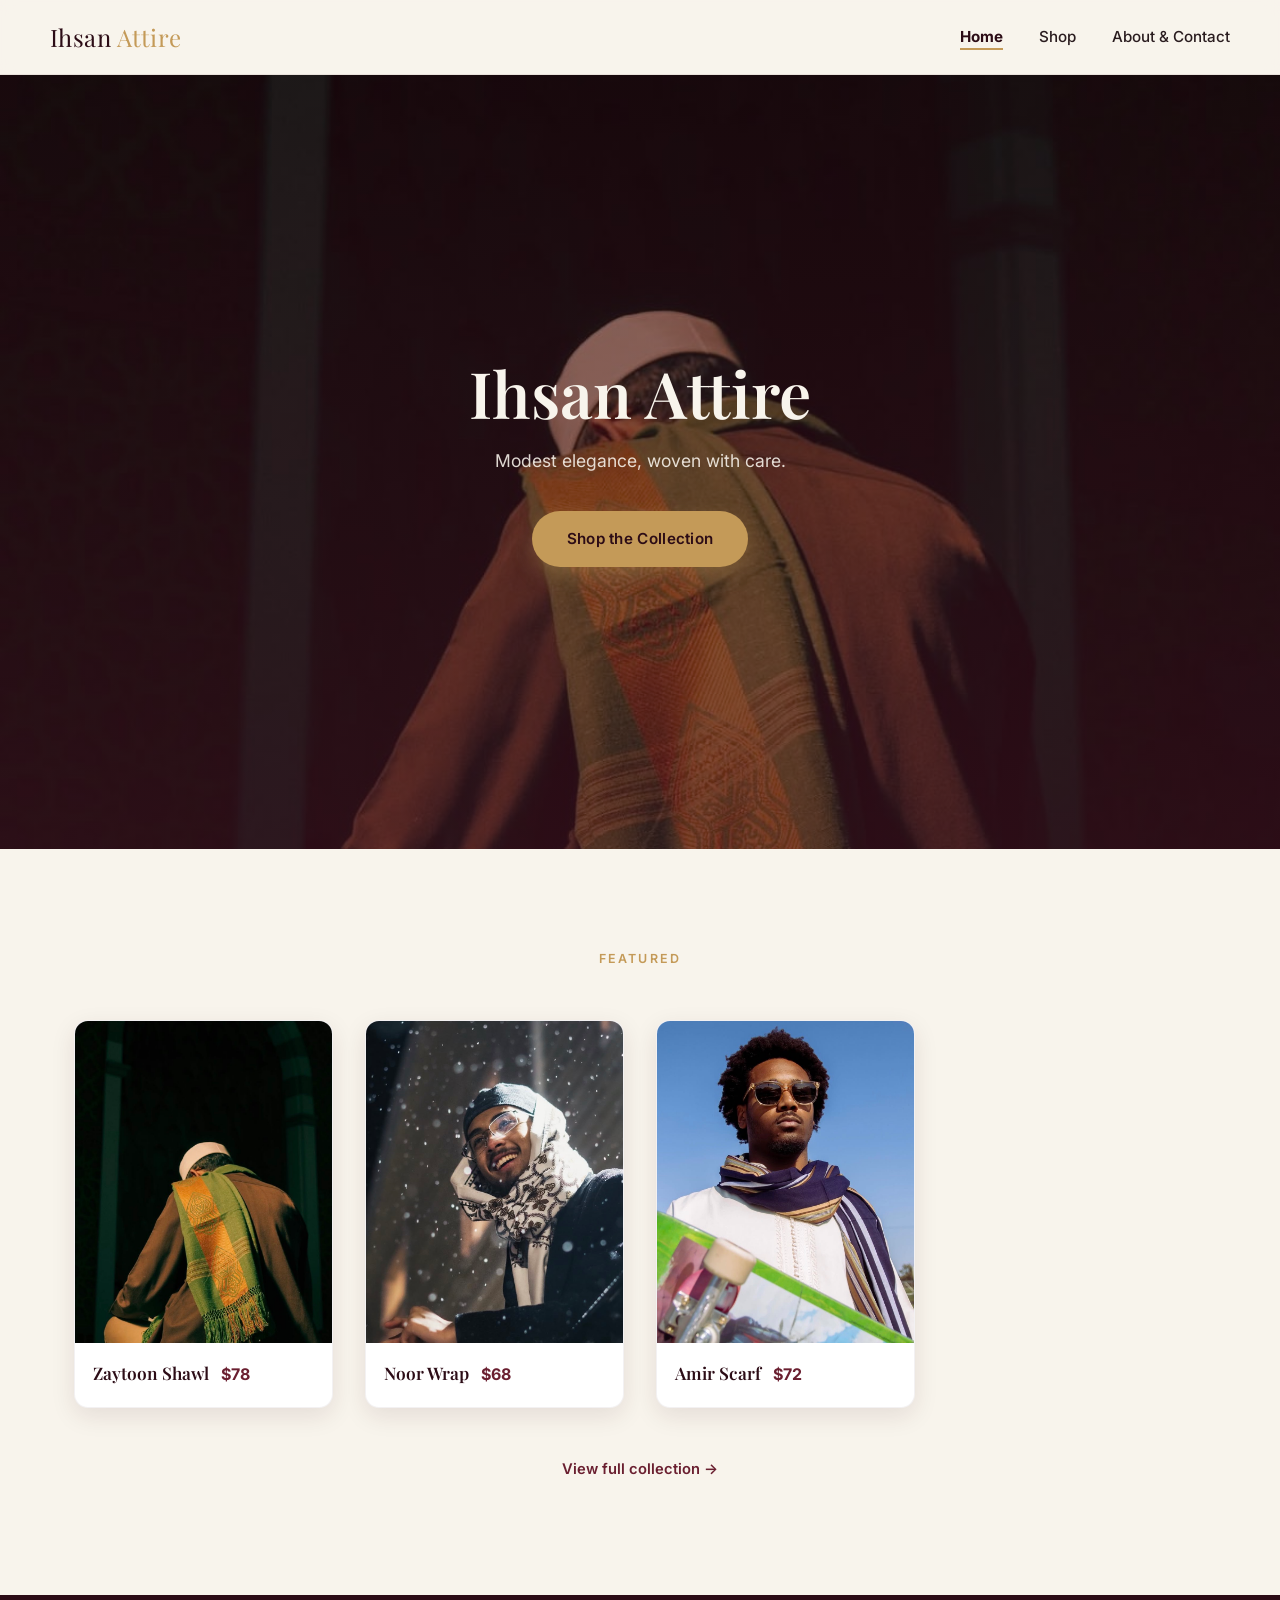
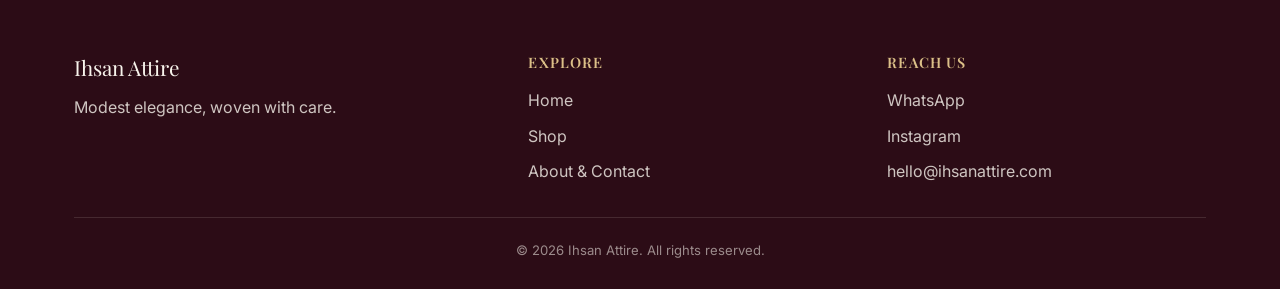
==== commit 4ea76a25: "Remove checkered pattern dividers Drop the .pattern-divider checkerboard element and its CSS from al" ====
--- a/index.html
+++ b/index.html
@@ -40,8 +40,6 @@
         <a href="shop.html" class="btn btn-primary">Shop the Collection</a>
       </div>
     </section>
-
-    <div class="pattern-divider"></div>
 
     <!-- Featured shawls -->
     <section class="section reveal">
--- a/css/style.css
+++ b/css/style.css
@@ -109,23 +109,6 @@
     opacity: 1;
     transform: none;
   }
-}
-
-/* -----------------------------------------------------------
-   Subtle geometric divider (understated Islamic-inspired motif)
-   ----------------------------------------------------------- */
-.pattern-divider {
-  width: 100%;
-  height: 24px;
-  margin: 0 auto;
-  background-image:
-    linear-gradient(45deg, var(--color-gold) 25%, transparent 25%, transparent 75%, var(--color-gold) 75%),
-    linear-gradient(45deg, var(--color-gold) 25%, transparent 25%, transparent 75%, var(--color-gold) 75%);
-  background-size: 20px 20px;
-  background-position: 0 0, 10px 10px;
-  opacity: 0.25;
-  -webkit-mask-image: linear-gradient(to right, transparent, black 15%, black 85%, transparent);
-  mask-image: linear-gradient(to right, transparent, black 15%, black 85%, transparent);
 }
 
 /* -----------------------------------------------------------
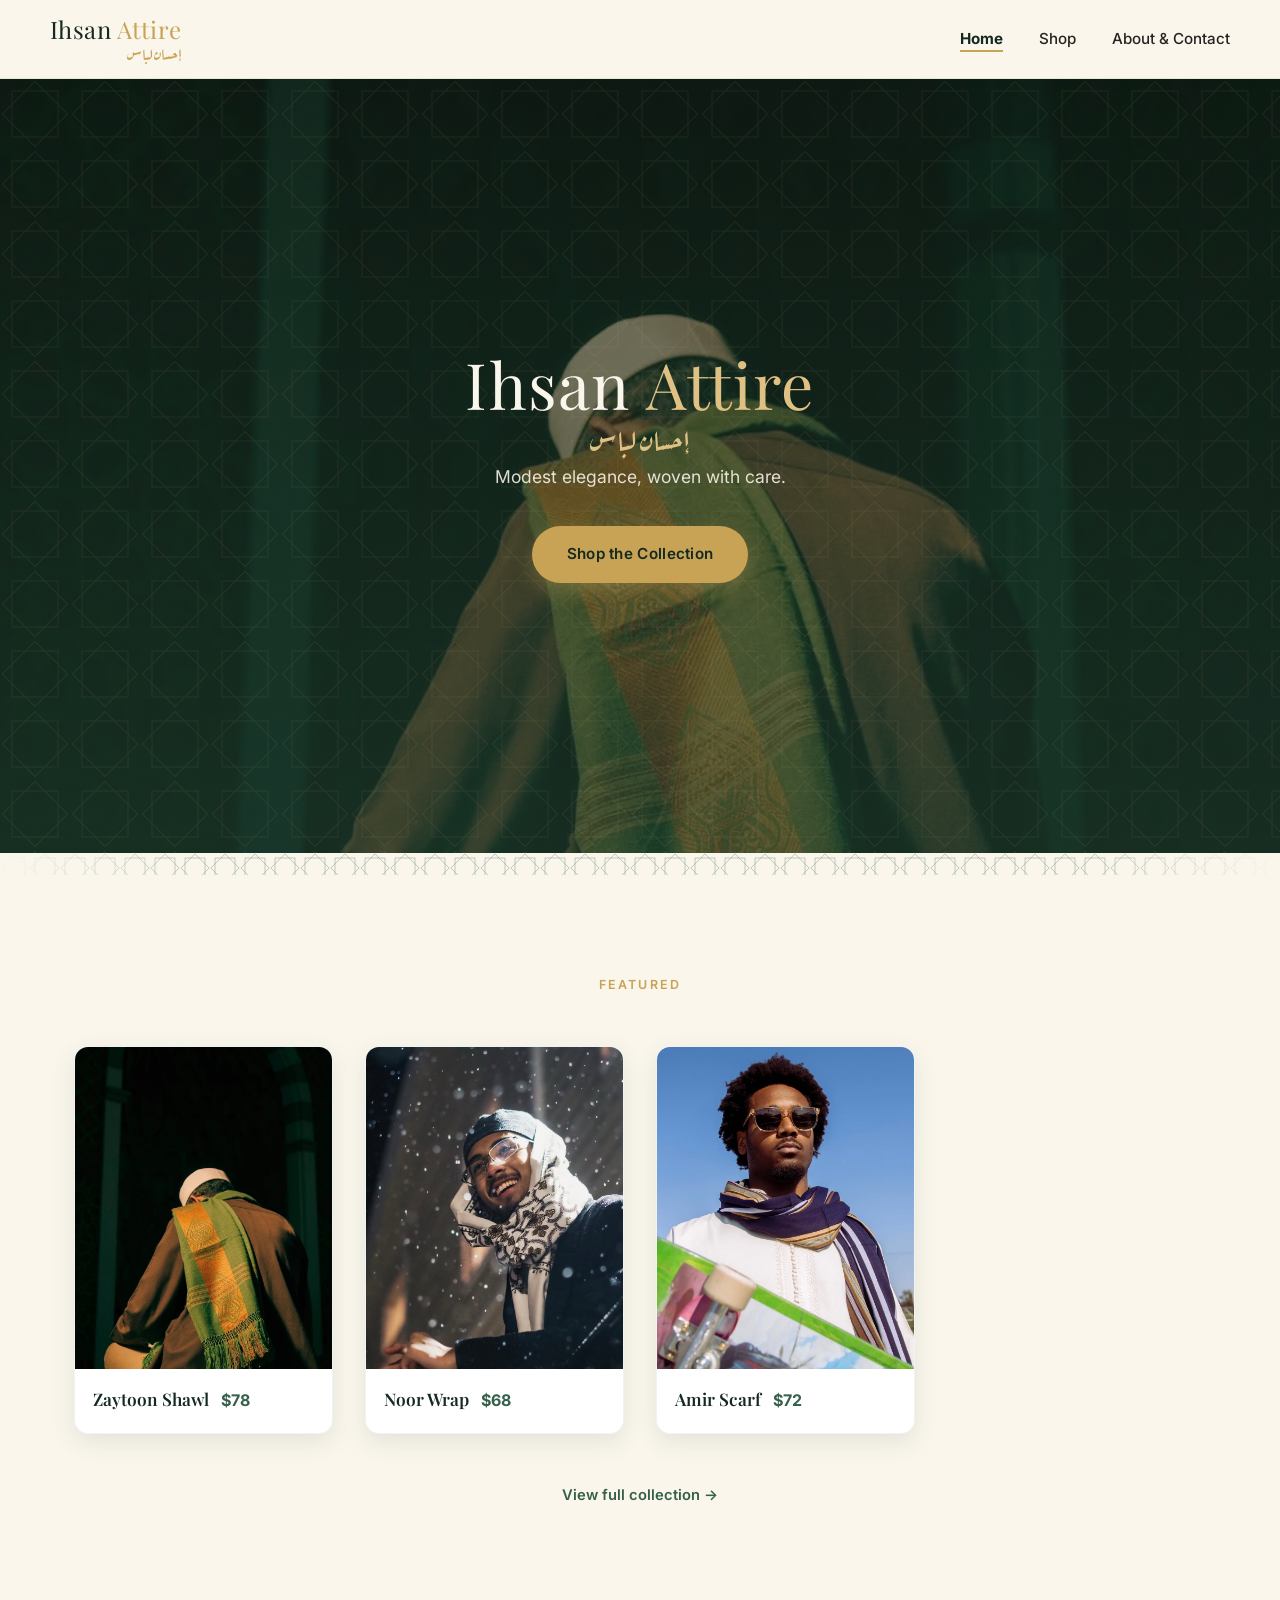
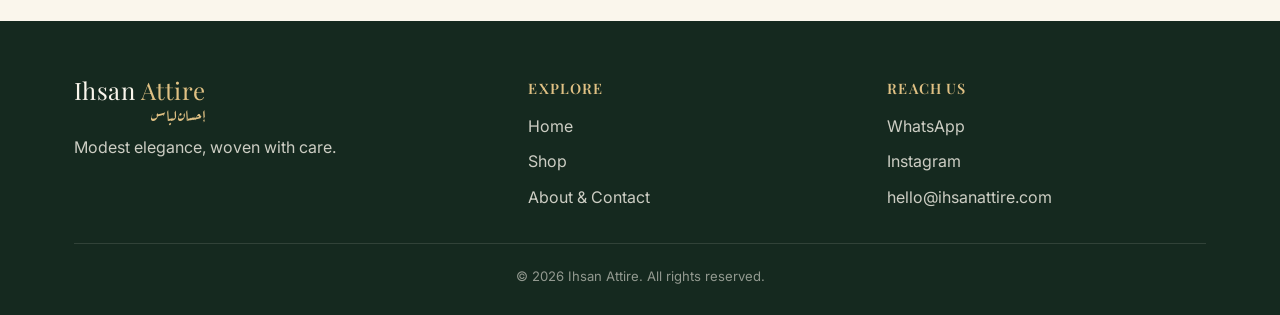
==== commit c8faa7c9: "Rebrand to cream/gold/green palette with Arabic wordmark Swap the plum/burgundy palette for cream + " ====
--- a/index.html
+++ b/index.html
@@ -8,7 +8,7 @@
 
   <link rel="preconnect" href="https://fonts.googleapis.com" />
   <link rel="preconnect" href="https://fonts.gstatic.com" crossorigin />
-  <link href="https://fonts.googleapis.com/css2?family=Playfair+Display:wght@500;600;700&family=Inter:wght@400;500;600;700&display=swap" rel="stylesheet" />
+  <link href="https://fonts.googleapis.com/css2?family=Playfair+Display:wght@500;600;700&family=Aref+Ruqaa:wght@400;700&family=Inter:wght@400;500;600;700&display=swap" rel="stylesheet" />
 
   <link rel="stylesheet" href="css/style.css" />
 </head>
@@ -16,7 +16,10 @@
 
   <header class="site-header">
     <nav class="nav container">
-      <a href="index.html" class="brand">Ihsan <span>Attire</span></a>
+      <a href="index.html" class="brand">
+        <span class="brand-en">Ihsan <span class="brand-accent">Attire</span></span>
+        <span class="brand-ar" dir="rtl" lang="ar">إحسان لباس</span>
+      </a>
       <ul class="nav-links">
         <li><a href="index.html" class="active">Home</a></li>
         <li><a href="shop.html">Shop</a></li>
@@ -35,11 +38,16 @@
         <img src="images/hero-banner.jpg" alt="" />
       </div>
       <div class="hero-content container">
-        <h1>Ihsan Attire</h1>
+        <a href="index.html" class="brand brand--on-dark brand--hero">
+          <span class="brand-en">Ihsan <span class="brand-accent">Attire</span></span>
+          <span class="brand-ar" dir="rtl" lang="ar">إحسان لباس</span>
+        </a>
         <p class="tagline">Modest elegance, woven with care.</p>
         <a href="shop.html" class="btn btn-primary">Shop the Collection</a>
       </div>
     </section>
+
+    <div class="geo-divider geo-pattern-green"></div>
 
     <!-- Featured shawls -->
     <section class="section reveal">
@@ -57,7 +65,10 @@
     <div class="container">
       <div class="footer-inner">
         <div>
-          <p class="footer-brand">Ihsan Attire</p>
+          <a href="index.html" class="brand brand--on-dark footer-brand">
+            <span class="brand-en">Ihsan <span class="brand-accent">Attire</span></span>
+            <span class="brand-ar" dir="rtl" lang="ar">إحسان لباس</span>
+          </a>
           <p>Modest elegance, woven with care.</p>
         </div>
         <div>
--- a/css/style.css
+++ b/css/style.css
@@ -1,25 +1,27 @@
 /* =========================================================
    Ihsan Attire - global styles
-   Palette: deep plum / burgundy + warm gold + ivory
+   Palette: cream + warm gold + deep green (Islamic-inspired)
    Headings: Playfair Display (serif) | Body: Inter (sans)
+   Arabic wordmark: Aref Ruqaa
    ========================================================= */
 
 :root {
-  --color-plum: #3f1220;
-  --color-plum-deep: #2c0c16;
-  --color-burgundy: #6a1f30;
-  --color-gold: #c49a58;
-  --color-gold-light: #dcc088;
-  --color-ivory: #f8f4ec;
-  --color-ivory-soft: #f1ebdd;
-  --color-ink: #2a1c1f;
-  --color-muted: #7a6a63;
+  --color-green-deepest: #15291f;
+  --color-green-deep: #1f3d2e;
+  --color-green: #35604a;
+  --color-gold: #c9a355;
+  --color-gold-light: #e0c184;
+  --color-cream: #faf6ec;
+  --color-cream-soft: #f2ead9;
+  --color-ink: #262420;
+  --color-muted: #7c7466;
 
   --font-heading: "Playfair Display", Georgia, serif;
   --font-body: "Inter", "Lato", -apple-system, BlinkMacSystemFont, sans-serif;
-
-  --shadow-soft: 0 10px 30px rgba(63, 18, 32, 0.12);
-  --shadow-card: 0 8px 24px rgba(63, 18, 32, 0.1);
+  --font-arabic: "Aref Ruqaa", serif;
+
+  --shadow-soft: 0 10px 30px rgba(31, 61, 46, 0.12);
+  --shadow-card: 0 8px 24px rgba(31, 61, 46, 0.1);
   --radius-md: 14px;
   --radius-lg: 22px;
 
@@ -43,7 +45,7 @@
   margin: 0;
   font-family: var(--font-body);
   color: var(--color-ink);
-  background: var(--color-ivory);
+  background: var(--color-cream);
   line-height: 1.6;
   -webkit-font-smoothing: antialiased;
 }
@@ -61,7 +63,7 @@
 h1, h2, h3, h4 {
   font-family: var(--font-heading);
   font-weight: 600;
-  color: var(--color-plum-deep);
+  color: var(--color-green-deepest);
   margin: 0 0 0.4em;
 }
 
@@ -85,6 +87,31 @@
   color: var(--color-gold);
   font-weight: 600;
   margin-bottom: 0.6em;
+}
+
+/* -----------------------------------------------------------
+   Islamic geometric accent - two overlapping squares (one
+   rotated 45deg) tile into an eight-point star lattice. Used
+   only as a faint texture or a thin framing strip, never as a
+   busy full-page tiling.
+   ----------------------------------------------------------- */
+.geo-pattern-gold {
+  background-image: url("data:image/svg+xml,%3Csvg xmlns='http://www.w3.org/2000/svg' width='60' height='60'%3E%3Cg fill='none' stroke='%23e0c184' stroke-width='1'%3E%3Crect x='10' y='10' width='40' height='40'/%3E%3Crect x='10' y='10' width='40' height='40' transform='rotate(45 30 30)'/%3E%3C/g%3E%3C/svg%3E");
+}
+
+.geo-pattern-green {
+  background-image: url("data:image/svg+xml,%3Csvg xmlns='http://www.w3.org/2000/svg' width='60' height='60'%3E%3Cg fill='none' stroke='%2335604a' stroke-width='1'%3E%3Crect x='10' y='10' width='40' height='40'/%3E%3Crect x='10' y='10' width='40' height='40' transform='rotate(45 30 30)'/%3E%3C/g%3E%3C/svg%3E");
+}
+
+/* Thin decorative divider strip between sections. */
+.geo-divider {
+  width: 100%;
+  height: 22px;
+  background-repeat: repeat;
+  background-size: 30px 30px;
+  opacity: 0.6;
+  -webkit-mask-image: linear-gradient(to right, transparent, black 15%, black 85%, transparent);
+  mask-image: linear-gradient(to right, transparent, black 15%, black 85%, transparent);
 }
 
 /* -----------------------------------------------------------
@@ -140,8 +167,8 @@
 
 .btn-primary {
   background: var(--color-gold);
-  color: var(--color-plum-deep);
-  box-shadow: 0 8px 20px rgba(196, 154, 88, 0.35);
+  color: var(--color-green-deepest);
+  box-shadow: 0 8px 20px rgba(201, 163, 85, 0.35);
 }
 
 .btn-primary:hover {
@@ -150,12 +177,12 @@
 
 .btn-outline {
   background: transparent;
-  color: var(--color-ivory);
-  border-color: rgba(248, 244, 236, 0.55);
+  color: var(--color-cream);
+  border-color: rgba(250, 246, 236, 0.55);
 }
 
 .btn-outline:hover {
-  background: rgba(248, 244, 236, 0.12);
+  background: rgba(250, 246, 236, 0.12);
 }
 
 .btn-block {
@@ -166,7 +193,7 @@
   display: inline-block;
   font-weight: 600;
   font-size: 0.92rem;
-  color: var(--color-burgundy);
+  color: var(--color-green);
   border-bottom: 1px solid transparent;
   transition: border-color var(--t-fast) ease, color var(--t-fast) ease, transform var(--t-fast) ease;
 }
@@ -174,6 +201,63 @@
 .link-more:hover {
   border-color: currentColor;
   transform: translateX(2px);
+}
+
+/* -----------------------------------------------------------
+   Brand wordmark - English + Arabic pairing
+   Used in the header, hero, and footer. The Arabic line is the
+   only right-to-left content on the site.
+   ----------------------------------------------------------- */
+.brand {
+  display: inline-flex;
+  flex-direction: column;
+  gap: 2px;
+  line-height: 1.1;
+  transition: opacity var(--t-fast) ease;
+}
+
+.brand:hover {
+  opacity: 0.8;
+}
+
+.brand-en {
+  font-family: var(--font-heading);
+  font-size: 1.5rem;
+  color: var(--color-green-deepest);
+  letter-spacing: 0.02em;
+}
+
+.brand-en .brand-accent {
+  color: var(--color-gold);
+}
+
+.brand-ar {
+  font-family: var(--font-arabic);
+  font-size: 1rem;
+  color: var(--color-gold);
+}
+
+/* Dark-background variant, for use over the hero photo / footer */
+.brand--on-dark .brand-en {
+  color: var(--color-cream);
+}
+
+.brand--on-dark .brand-en .brand-accent {
+  color: var(--color-gold-light);
+}
+
+.brand--on-dark .brand-ar {
+  color: var(--color-gold-light);
+}
+
+/* Larger hero variant */
+.brand--hero .brand-en {
+  font-size: clamp(2.6rem, 5vw, 4rem);
+  line-height: 1.1;
+}
+
+.brand--hero .brand-ar {
+  font-size: clamp(1.3rem, 2.4vw, 1.8rem);
 }
 
 /* -----------------------------------------------------------
@@ -183,32 +267,16 @@
   position: sticky;
   top: 0;
   z-index: 100;
-  background: rgba(248, 244, 236, 0.92);
+  background: rgba(250, 246, 236, 0.92);
   backdrop-filter: blur(8px);
-  border-bottom: 1px solid rgba(63, 18, 32, 0.08);
+  border-bottom: 1px solid rgba(31, 61, 46, 0.08);
 }
 
 .nav {
   display: flex;
   align-items: center;
   justify-content: space-between;
-  padding: 18px 0;
-}
-
-.brand {
-  font-family: var(--font-heading);
-  font-size: 1.5rem;
-  color: var(--color-plum-deep);
-  letter-spacing: 0.02em;
-  transition: opacity var(--t-fast) ease;
-}
-
-.brand:hover {
-  opacity: 0.75;
-}
-
-.brand span {
-  color: var(--color-gold);
+  padding: 16px 0;
 }
 
 .nav-links {
@@ -245,7 +313,7 @@
 }
 
 .nav-links a.active {
-  color: var(--color-plum-deep);
+  color: var(--color-green-deepest);
   font-weight: 700;
 }
 
@@ -262,7 +330,7 @@
 .nav-toggle span {
   width: 24px;
   height: 2px;
-  background: var(--color-plum-deep);
+  background: var(--color-green-deepest);
 }
 
 /* -----------------------------------------------------------
@@ -273,7 +341,7 @@
   min-height: 86vh;
   display: flex;
   align-items: center;
-  color: var(--color-ivory);
+  color: var(--color-cream);
   overflow: hidden;
 }
 
@@ -292,7 +360,17 @@
   content: "";
   position: absolute;
   inset: 0;
-  background: linear-gradient(180deg, rgba(44, 12, 22, 0.5) 0%, rgba(63, 18, 32, 0.68) 100%);
+  background: linear-gradient(180deg, rgba(21, 41, 31, 0.55) 0%, rgba(31, 61, 46, 0.72) 100%);
+}
+
+.hero-media::before {
+  content: "";
+  position: absolute;
+  inset: 0;
+  z-index: 1;
+  background-image: url("data:image/svg+xml,%3Csvg xmlns='http://www.w3.org/2000/svg' width='70' height='70'%3E%3Cg fill='none' stroke='%23e0c184' stroke-width='1'%3E%3Crect x='12' y='12' width='46' height='46'/%3E%3Crect x='12' y='12' width='46' height='46' transform='rotate(45 35 35)'/%3E%3C/g%3E%3C/svg%3E");
+  background-repeat: repeat;
+  opacity: 0.08;
 }
 
 .hero-content {
@@ -303,16 +381,14 @@
   text-align: center;
 }
 
-.hero h1 {
-  font-size: clamp(2.6rem, 5vw, 4rem);
-  color: var(--color-ivory);
-  line-height: 1.1;
-  margin-bottom: 0.3em;
+.hero-content .brand {
+  align-items: center;
+  margin-bottom: 0.6em;
 }
 
 .hero .tagline {
   font-size: 1.1rem;
-  color: rgba(248, 244, 236, 0.88);
+  color: rgba(250, 246, 236, 0.88);
   margin-bottom: 2em;
 }
 
@@ -324,7 +400,7 @@
 }
 
 .section-alt {
-  background: var(--color-ivory-soft);
+  background: var(--color-cream-soft);
 }
 
 .section-header {
@@ -347,7 +423,7 @@
   overflow: hidden;
   box-shadow: var(--shadow-card);
   cursor: pointer;
-  border: 1px solid rgba(63, 18, 32, 0.06);
+  border: 1px solid rgba(31, 61, 46, 0.06);
   transition: transform 300ms var(--ease-out), box-shadow 300ms var(--ease-out);
   text-align: left;
   padding: 0;
@@ -359,7 +435,7 @@
 
 .product-card:hover {
   transform: translateY(-6px);
-  box-shadow: 0 18px 36px rgba(63, 18, 32, 0.18);
+  box-shadow: 0 18px 36px rgba(31, 61, 46, 0.18);
 }
 
 .product-card:focus-visible {
@@ -371,7 +447,7 @@
   position: relative;
   aspect-ratio: 4 / 5;
   overflow: hidden;
-  background: var(--color-ivory-soft);
+  background: var(--color-cream-soft);
 }
 
 .product-card-media img {
@@ -400,7 +476,7 @@
 }
 
 .product-price {
-  color: var(--color-burgundy);
+  color: var(--color-green);
   font-weight: 700;
   font-size: 1rem;
   margin: 0;
@@ -413,7 +489,7 @@
 .modal-overlay {
   position: fixed;
   inset: 0;
-  background: rgba(44, 12, 22, 0.6);
+  background: rgba(21, 41, 31, 0.6);
   display: flex;
   align-items: center;
   justify-content: center;
@@ -432,7 +508,7 @@
 }
 
 .modal {
-  background: var(--color-ivory);
+  background: var(--color-cream);
   border-radius: var(--radius-lg);
   max-width: 860px;
   width: 100%;
@@ -456,7 +532,7 @@
   border-radius: 50%;
   border: none;
   background: rgba(255, 255, 255, 0.85);
-  color: var(--color-plum-deep);
+  color: var(--color-green-deepest);
   font-size: 1.2rem;
   cursor: pointer;
   display: flex;
@@ -472,7 +548,7 @@
 }
 
 .modal-image {
-  background: var(--color-ivory-soft);
+  background: var(--color-cream-soft);
   min-height: 260px;
 }
 
@@ -494,7 +570,7 @@
 }
 
 .modal-price {
-  color: var(--color-burgundy);
+  color: var(--color-green);
   font-weight: 700;
   font-size: 1.2rem;
   margin-bottom: 18px;
@@ -520,10 +596,11 @@
 }
 
 .story-image {
+  position: relative;
   border-radius: var(--radius-lg);
   overflow: hidden;
   box-shadow: var(--shadow-soft);
-  border: 1px solid rgba(196, 154, 88, 0.35);
+  border: 1px solid rgba(201, 163, 85, 0.35);
 }
 
 .story-image img {
@@ -546,7 +623,7 @@
   border-radius: var(--radius-md);
   padding: 36px;
   box-shadow: var(--shadow-card);
-  border: 1px solid rgba(63, 18, 32, 0.06);
+  border: 1px solid rgba(31, 61, 46, 0.06);
 }
 
 .contact-links {
@@ -561,8 +638,8 @@
   gap: 14px;
   padding: 14px 18px;
   border-radius: var(--radius-md);
-  background: var(--color-ivory-soft);
-  border: 1px solid rgba(63, 18, 32, 0.06);
+  background: var(--color-cream-soft);
+  border: 1px solid rgba(31, 61, 46, 0.06);
   font-weight: 600;
   transition: background var(--t-fast) ease, transform var(--t-fast) ease;
 }
@@ -576,7 +653,7 @@
   width: 36px;
   height: 36px;
   border-radius: 50%;
-  background: var(--color-plum-deep);
+  background: var(--color-green-deepest);
   color: var(--color-gold-light);
   display: flex;
   align-items: center;
@@ -594,7 +671,7 @@
   font-weight: 600;
   font-size: 0.86rem;
   margin-bottom: 6px;
-  color: var(--color-plum-deep);
+  color: var(--color-green-deepest);
 }
 
 .form-field input,
@@ -602,10 +679,10 @@
   width: 100%;
   padding: 12px 14px;
   border-radius: 10px;
-  border: 1px solid rgba(63, 18, 32, 0.18);
+  border: 1px solid rgba(31, 61, 46, 0.18);
   font-family: var(--font-body);
   font-size: 0.95rem;
-  background: var(--color-ivory-soft);
+  background: var(--color-cream-soft);
   color: var(--color-ink);
   transition: border-color var(--t-fast) ease, background var(--t-fast) ease;
 }
@@ -621,8 +698,8 @@
    Footer
    ----------------------------------------------------------- */
 .site-footer {
-  background: var(--color-plum-deep);
-  color: rgba(248, 244, 236, 0.8);
+  background: var(--color-green-deepest);
+  color: rgba(250, 246, 236, 0.8);
   padding: 56px 0 28px;
 }
 
@@ -634,10 +711,7 @@
 }
 
 .footer-brand {
-  font-family: var(--font-heading);
-  color: var(--color-ivory);
-  font-size: 1.3rem;
-  margin-bottom: 10px;
+  margin-bottom: 12px;
 }
 
 .footer-inner h4 {
@@ -665,11 +739,11 @@
 }
 
 .footer-bottom {
-  border-top: 1px solid rgba(248, 244, 236, 0.12);
+  border-top: 1px solid rgba(250, 246, 236, 0.12);
   padding-top: 22px;
   font-size: 0.82rem;
   text-align: center;
-  color: rgba(248, 244, 236, 0.55);
+  color: rgba(250, 246, 236, 0.55);
 }
 
 /* -----------------------------------------------------------
@@ -711,10 +785,10 @@
     top: 100%;
     left: 0;
     right: 0;
-    background: var(--color-ivory);
+    background: var(--color-cream);
     flex-direction: column;
     gap: 0;
-    border-bottom: 1px solid rgba(63, 18, 32, 0.08);
+    border-bottom: 1px solid rgba(31, 61, 46, 0.08);
     max-height: 0;
     overflow: hidden;
     transition: max-height 300ms var(--ease-out);
@@ -725,7 +799,7 @@
   }
 
   .nav-links li {
-    border-top: 1px solid rgba(63, 18, 32, 0.06);
+    border-top: 1px solid rgba(31, 61, 46, 0.06);
   }
 
   .nav-links a {
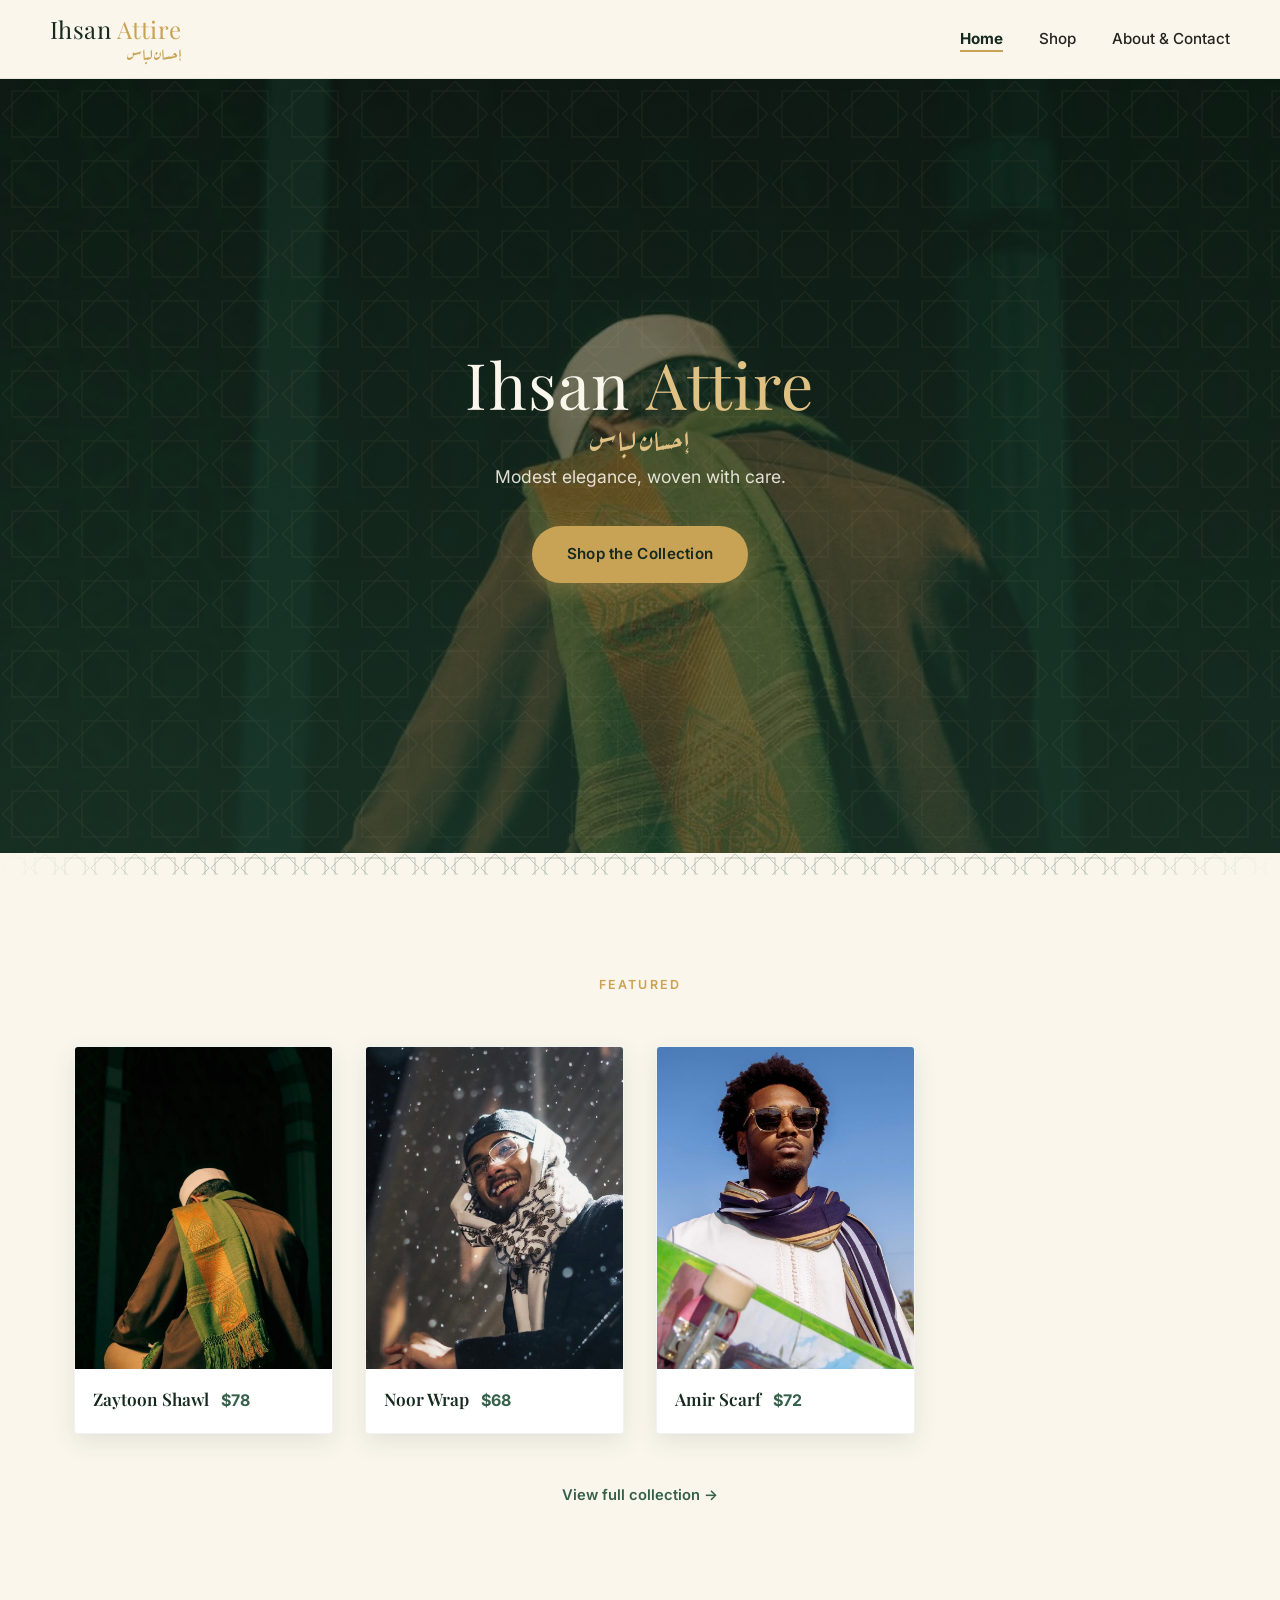
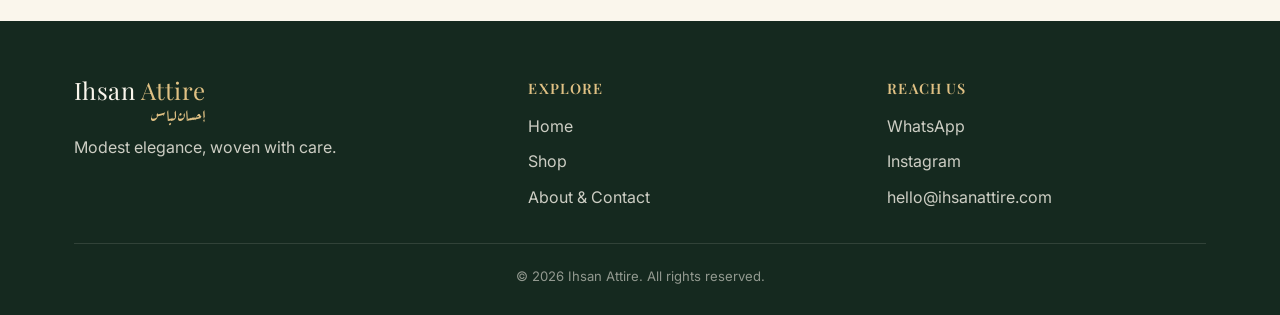
==== commit 9b242260: "Square off the shawl purchase flow, smooth every button interaction Product cards and the purchase m" ====
--- a/index.html
+++ b/index.html
@@ -106,7 +106,7 @@
         <p class="modal-price" data-modal-price></p>
         <p class="modal-description" data-modal-description></p>
         <div class="modal-actions">
-          <a class="btn btn-primary btn-block" data-modal-buy href="#" target="_blank" rel="noopener">Buy Now via WhatsApp</a>
+          <a class="btn btn-primary btn-block btn-buy" data-modal-buy href="#" target="_blank" rel="noopener">Buy Now via WhatsApp</a>
         </div>
       </div>
     </div>
--- a/css/style.css
+++ b/css/style.css
@@ -24,6 +24,8 @@
   --shadow-card: 0 8px 24px rgba(31, 61, 46, 0.1);
   --radius-md: 14px;
   --radius-lg: 22px;
+  /* Crisp, near-square corners for the shawl cards + purchase modal */
+  --radius-sharp: 4px;
 
   --container-width: 1180px;
 
@@ -154,7 +156,7 @@
   letter-spacing: 0.02em;
   border: 1px solid transparent;
   cursor: pointer;
-  transition: transform var(--t-fast) ease, box-shadow var(--t-fast) ease, background var(--t-fast) ease, color var(--t-fast) ease;
+  transition: transform var(--t-fast) var(--ease-out), box-shadow var(--t-fast) var(--ease-out), background var(--t-fast) var(--ease-out), color var(--t-fast) var(--ease-out);
 }
 
 .btn:hover {
@@ -162,7 +164,13 @@
 }
 
 .btn:active {
-  transform: translateY(0) scale(0.99);
+  transform: translateY(0) scale(0.96);
+  transition-duration: 120ms;
+}
+
+/* Rectangular variant for the shawl purchase flow (modal Buy Now button) */
+.btn-buy {
+  border-radius: var(--radius-sharp);
 }
 
 .btn-primary {
@@ -195,7 +203,7 @@
   font-size: 0.92rem;
   color: var(--color-green);
   border-bottom: 1px solid transparent;
-  transition: border-color var(--t-fast) ease, color var(--t-fast) ease, transform var(--t-fast) ease;
+  transition: border-color var(--t-fast) var(--ease-out), color var(--t-fast) var(--ease-out), transform var(--t-fast) var(--ease-out);
 }
 
 .link-more:hover {
@@ -213,7 +221,11 @@
   flex-direction: column;
   gap: 2px;
   line-height: 1.1;
-  transition: opacity var(--t-fast) ease;
+  transition: opacity var(--t-fast) var(--ease-out), transform var(--t-fast) var(--ease-out);
+}
+
+.brand:active {
+  transform: scale(0.97);
 }
 
 .brand:hover {
@@ -293,7 +305,7 @@
   color: var(--color-ink);
   position: relative;
   padding-bottom: 4px;
-  transition: color var(--t-fast) ease;
+  transition: color var(--t-fast) var(--ease-out);
 }
 
 .nav-links a::after {
@@ -304,7 +316,7 @@
   bottom: 0;
   height: 2px;
   background: var(--color-gold);
-  transition: right var(--t-fast) ease;
+  transition: right var(--t-fast) var(--ease-out);
 }
 
 .nav-links a:hover::after,
@@ -419,7 +431,7 @@
 
 .product-card {
   background: #fff;
-  border-radius: var(--radius-md);
+  border-radius: var(--radius-sharp);
   overflow: hidden;
   box-shadow: var(--shadow-card);
   cursor: pointer;
@@ -438,6 +450,11 @@
   box-shadow: 0 18px 36px rgba(31, 61, 46, 0.18);
 }
 
+.product-card:active {
+  transform: translateY(-2px) scale(0.98);
+  transition-duration: 120ms;
+}
+
 .product-card:focus-visible {
   outline: 3px solid var(--color-gold);
   outline-offset: 2px;
@@ -509,7 +526,7 @@
 
 .modal {
   background: var(--color-cream);
-  border-radius: var(--radius-lg);
+  border-radius: var(--radius-sharp);
   max-width: 860px;
   width: 100%;
   max-height: 90vh;
@@ -529,7 +546,7 @@
   right: 14px;
   width: 38px;
   height: 38px;
-  border-radius: 50%;
+  border-radius: var(--radius-sharp);
   border: none;
   background: rgba(255, 255, 255, 0.85);
   color: var(--color-green-deepest);
@@ -539,12 +556,17 @@
   align-items: center;
   justify-content: center;
   z-index: 2;
-  transition: transform var(--t-fast) ease, background var(--t-fast) ease;
+  transition: transform var(--t-fast) var(--ease-out), background var(--t-fast) var(--ease-out);
 }
 
 .modal-close:hover {
   background: #fff;
   transform: scale(1.08);
+}
+
+.modal-close:active {
+  transform: scale(0.92);
+  transition-duration: 120ms;
 }
 
 .modal-image {
@@ -641,12 +663,17 @@
   background: var(--color-cream-soft);
   border: 1px solid rgba(31, 61, 46, 0.06);
   font-weight: 600;
-  transition: background var(--t-fast) ease, transform var(--t-fast) ease;
+  transition: background var(--t-fast) var(--ease-out), transform var(--t-fast) var(--ease-out);
 }
 
 .contact-link:hover {
   background: #fff;
   transform: translateX(4px);
+}
+
+.contact-link:active {
+  transform: translateX(4px) scale(0.98);
+  transition-duration: 120ms;
 }
 
 .contact-link .icon {
@@ -684,7 +711,7 @@
   font-size: 0.95rem;
   background: var(--color-cream-soft);
   color: var(--color-ink);
-  transition: border-color var(--t-fast) ease, background var(--t-fast) ease;
+  transition: border-color var(--t-fast) var(--ease-out), background var(--t-fast) var(--ease-out);
 }
 
 .form-field input:focus,
@@ -731,7 +758,7 @@
 }
 
 .footer-inner a {
-  transition: color var(--t-fast) ease;
+  transition: color var(--t-fast) var(--ease-out);
 }
 
 .footer-inner a:hover {
